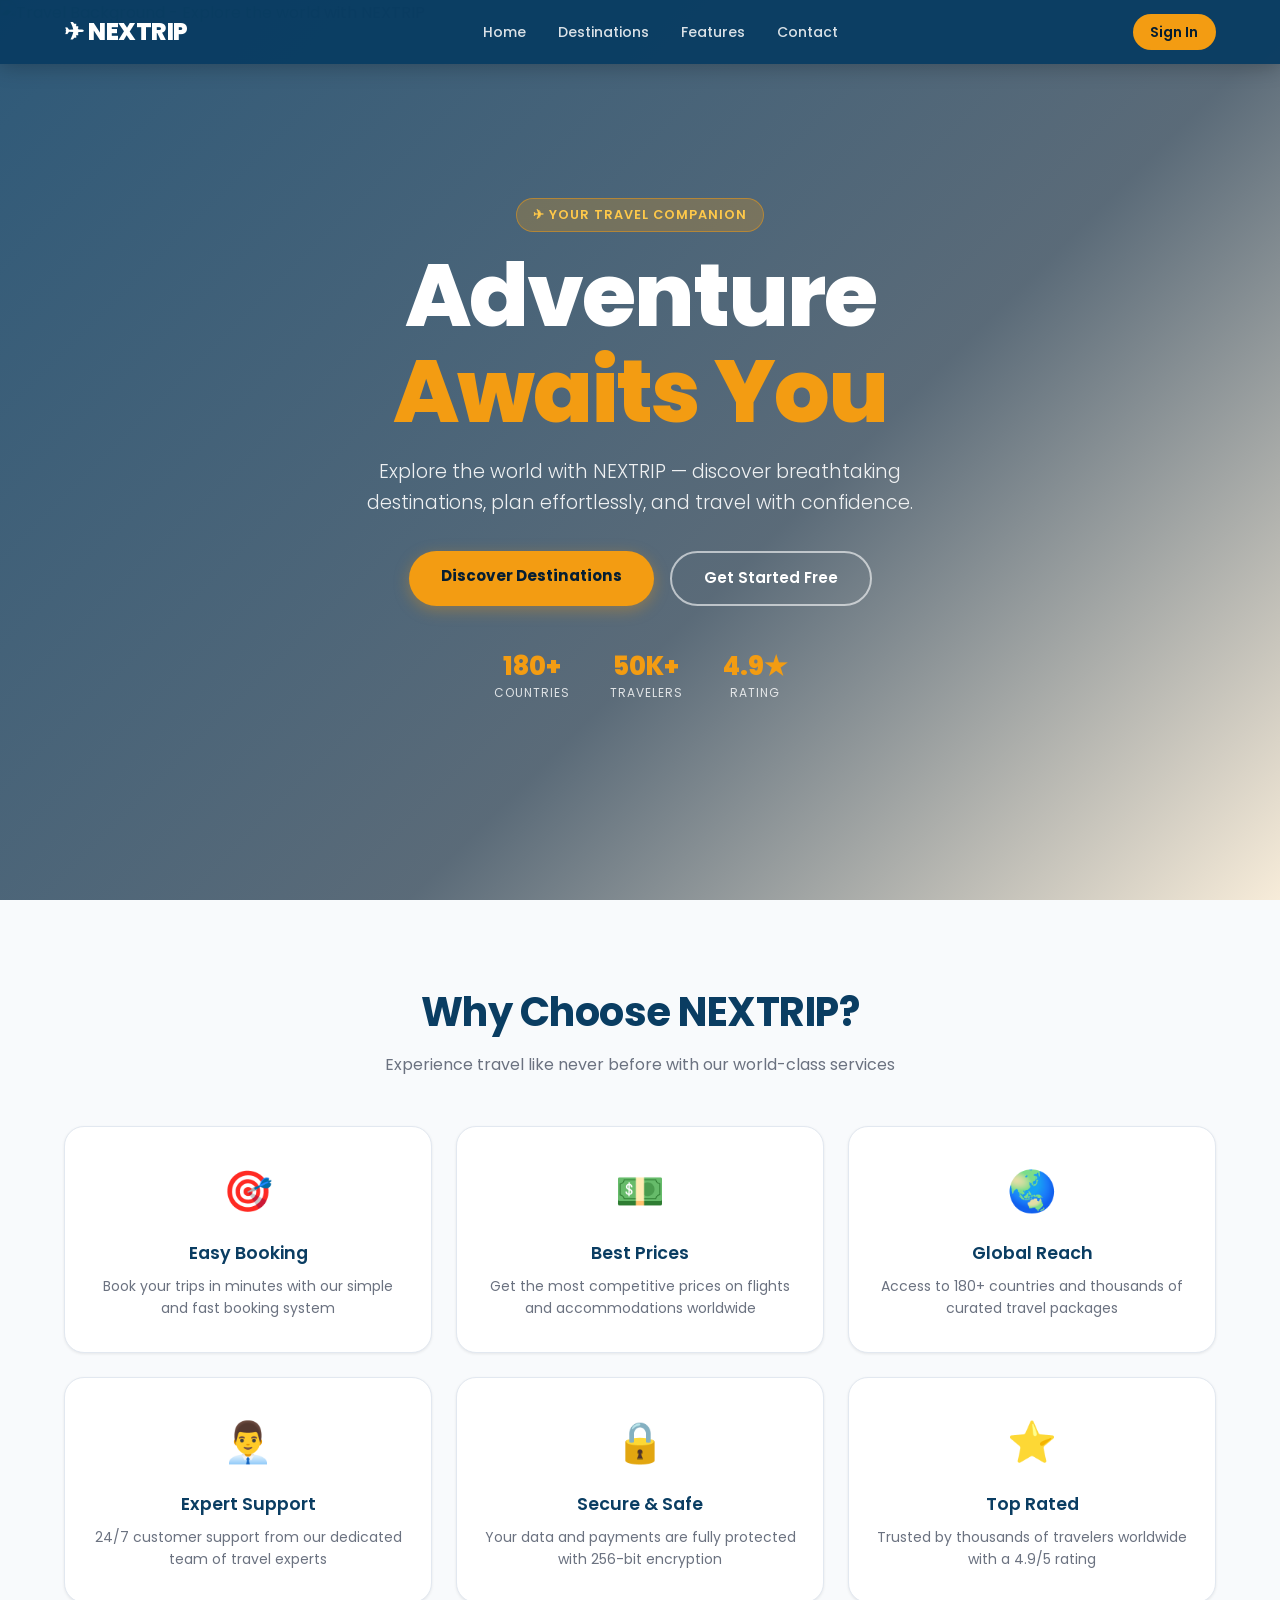
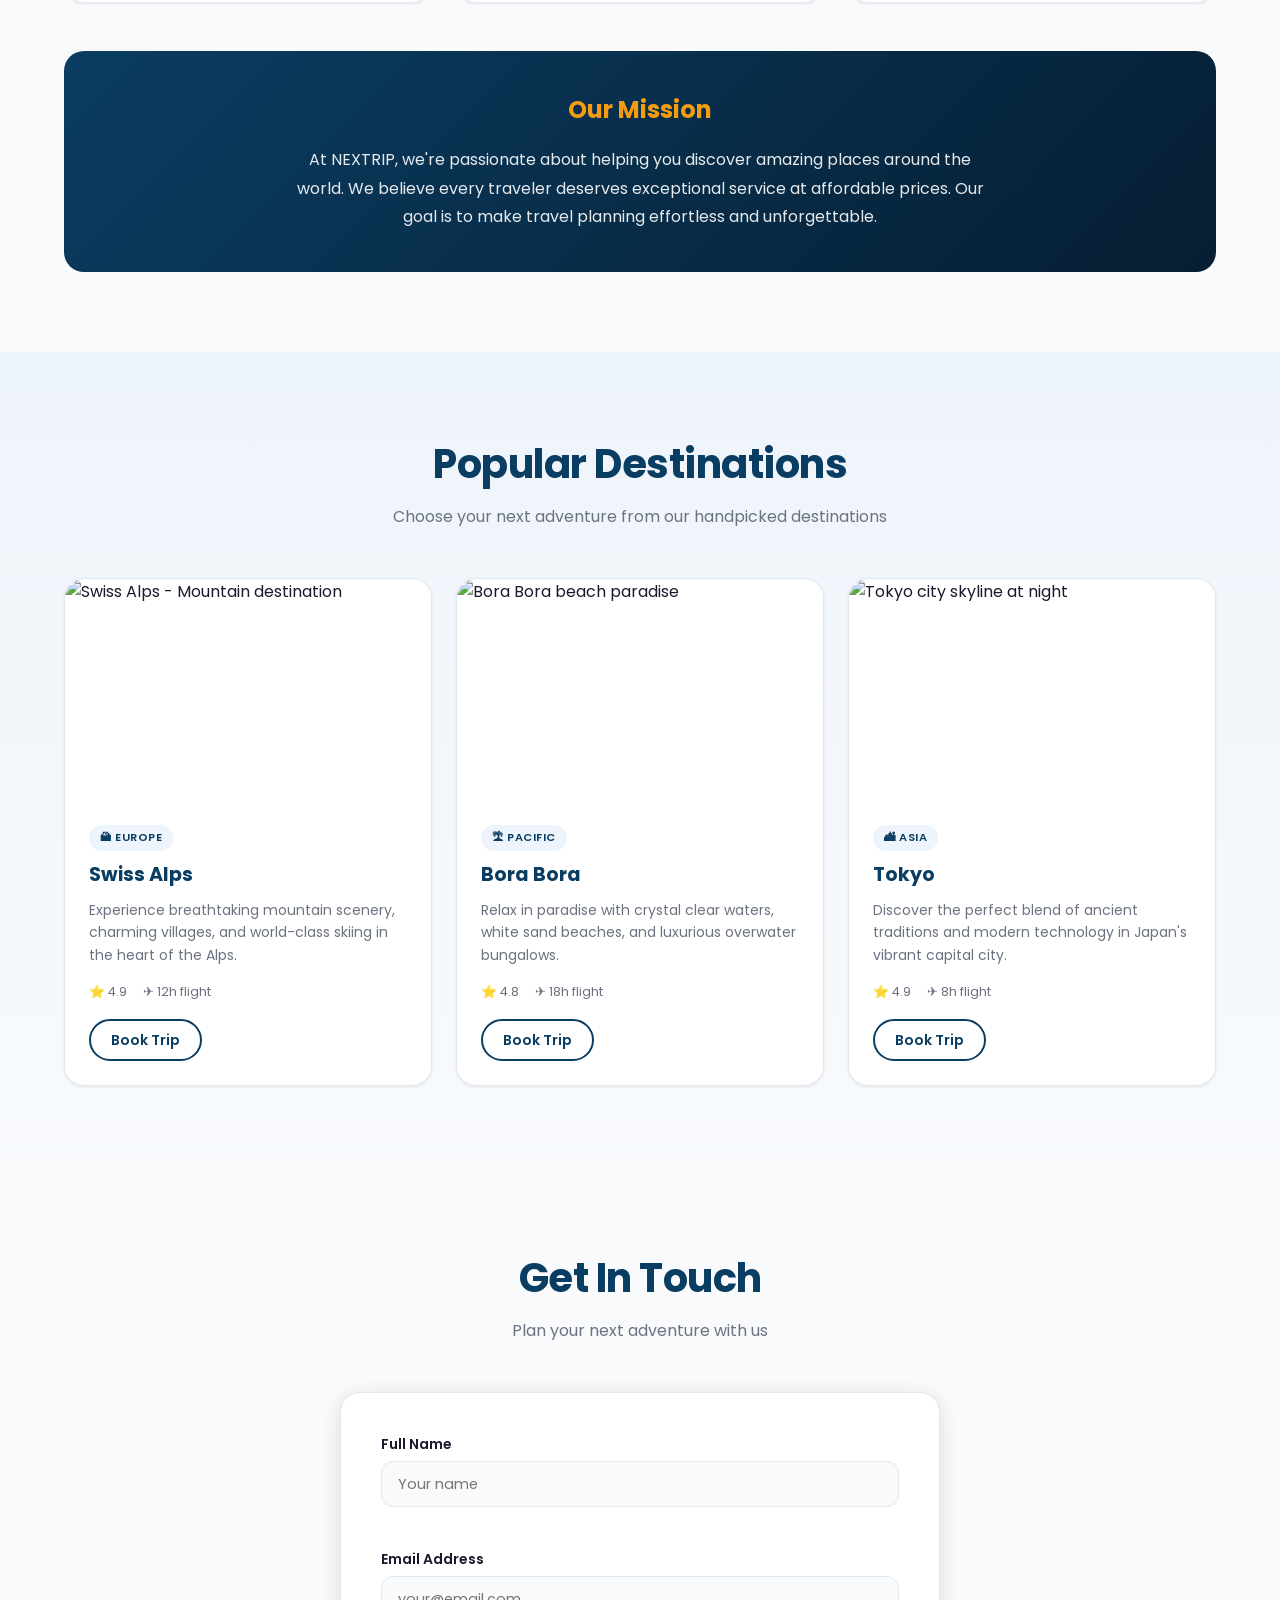
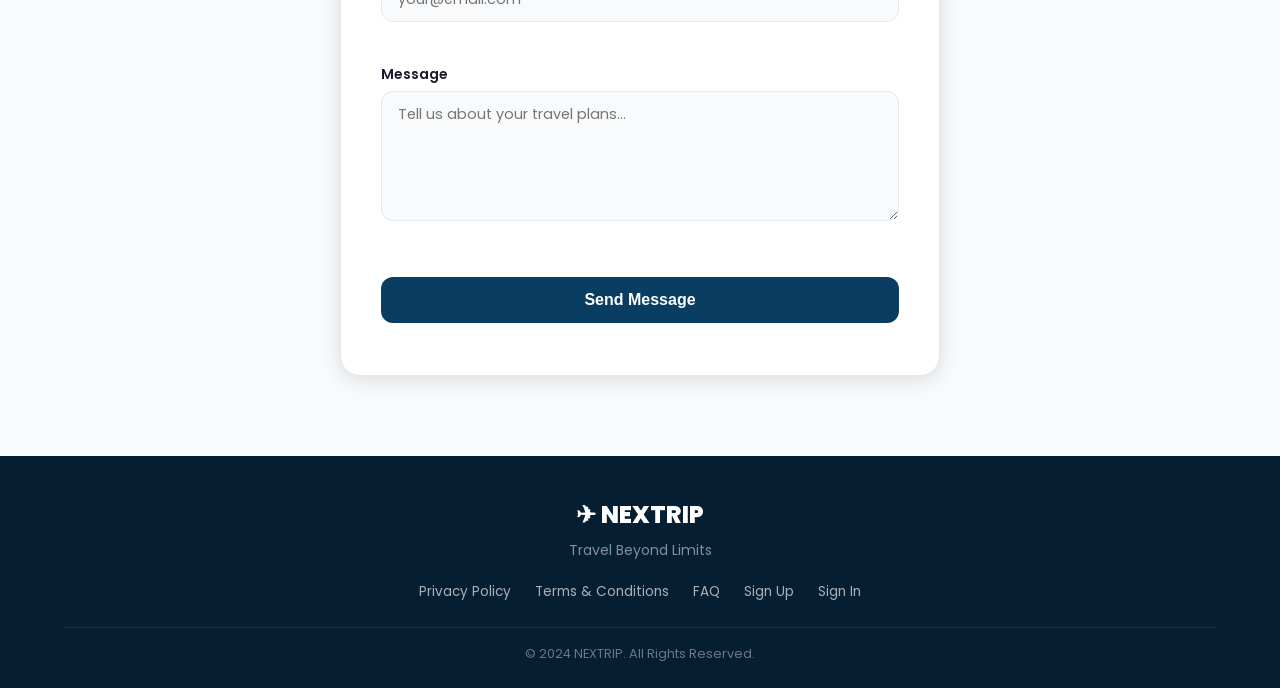
==== index.html @ 6907c479 "Rename travelapp.html to index.html" ====
<!DOCTYPE html>
<html lang="en">
<head>
    <meta charset="UTF-8">
    <meta name="viewport" content="width=device-width, initial-scale=1.0">
    <title>NEXTRIP - Adventure Awaits</title>
    <link rel="stylesheet" href="css/style.css">
    <link href="https://fonts.googleapis.com/css2?family=Poppins:wght@300;400;600;700;800&display=swap" rel="stylesheet">
</head>
<body>

    <!-- Header Navigation -->
    <header class="header">
        <div class="container-header">
            <div class="brand">✈ NEXTRIP</div>
            <nav class="navbar">
                <a href="#home" class="nav-btn">Home</a>
                <a href="#destinations" class="nav-btn">Destinations</a>
                <a href="#features" class="nav-btn">Features</a>
                <a href="#contact" class="nav-btn">Contact</a>
            </nav>
            <div class="header-actions">
                <a href="SignIn.html" class="btn-signin-nav">Sign In</a>
                <button class="menu-toggle" id="menuToggle" aria-label="Toggle menu">
                    <span></span><span></span><span></span>
                </button>
            </div>
        </div>
    </header>

    <!-- Mobile Menu -->
    <nav class="mobile-menu" id="mobileMenu" role="navigation" aria-label="Mobile navigation">
        <a href="#home" class="mobile-btn">Home</a>
        <a href="#destinations" class="mobile-btn">Destinations</a>
        <a href="#features" class="mobile-btn">Features</a>
        <a href="#contact" class="mobile-btn">Contact</a>
        <a href="SignIn.html" class="mobile-btn">Sign In</a>
    </nav>

    <main>
        <!-- Hero Section -->
        <section class="hero" id="home">
            <img src="https://images.unsplash.com/photo-1488646953014-85cb44e25828?w=1400&h=900&fit=crop"
                 alt="Travel Background - Explore the world with NEXTRIP" class="hero-image">
            <div class="hero-overlay"></div>
            <div class="hero-content">
                <span class="hero-badge">✈ Your Travel Companion</span>
                <h1 class="hero-title">Adventure<br><span class="hero-accent">Awaits You</span></h1>
                <p class="hero-tagline">Explore the world with NEXTRIP — discover breathtaking destinations, plan effortlessly, and travel with confidence.</p>
                <div class="hero-cta-group">
                    <a href="#destinations" class="btn-primary">Discover Destinations</a>
                    <a href="SignUp.html" class="btn-outline-hero">Get Started Free</a>
                </div>
                <div class="hero-stats">
                    <div class="hero-stat"><strong>180+</strong><span>Countries</span></div>
                    <div class="hero-stat"><strong>50K+</strong><span>Travelers</span></div>
                    <div class="hero-stat"><strong>4.9★</strong><span>Rating</span></div>
                </div>
            </div>
        </section>

        <!-- Features Section -->
        <section class="features" id="features">
            <div class="container">
                <h2 class="section-title">Why Choose NEXTRIP?</h2>
                <p class="section-desc">Experience travel like never before with our world-class services</p>

                <div class="features-list">
                    <article class="feature">
                        <span class="feature-icon" aria-hidden="true">🎯</span>
                        <h3>Easy Booking</h3>
                        <p>Book your trips in minutes with our simple and fast booking system</p>
                    </article>
                    <article class="feature">
                        <span class="feature-icon" aria-hidden="true">💵</span>
                        <h3>Best Prices</h3>
                        <p>Get the most competitive prices on flights and accommodations worldwide</p>
                    </article>
                    <article class="feature">
                        <span class="feature-icon" aria-hidden="true">🌏</span>
                        <h3>Global Reach</h3>
                        <p>Access to 180+ countries and thousands of curated travel packages</p>
                    </article>
                    <article class="feature">
                        <span class="feature-icon" aria-hidden="true">👨‍💼</span>
                        <h3>Expert Support</h3>
                        <p>24/7 customer support from our dedicated team of travel experts</p>
                    </article>
                    <article class="feature">
                        <span class="feature-icon" aria-hidden="true">🔒</span>
                        <h3>Secure & Safe</h3>
                        <p>Your data and payments are fully protected with 256-bit encryption</p>
                    </article>
                    <article class="feature">
                        <span class="feature-icon" aria-hidden="true">⭐</span>
                        <h3>Top Rated</h3>
                        <p>Trusted by thousands of travelers worldwide with a 4.9/5 rating</p>
                    </article>
                </div>

                <div class="mission-statement">
                    <h3>Our Mission</h3>
                    <p>At NEXTRIP, we're passionate about helping you discover amazing places around the world. We believe every traveler deserves exceptional service at affordable prices. Our goal is to make travel planning effortless and unforgettable.</p>
                </div>
            </div>
        </section>

        <!-- Destinations Section -->
        <section class="destinations" id="destinations">
            <div class="container">
                <h2 class="section-title">Popular Destinations</h2>
                <p class="section-desc">Choose your next adventure from our handpicked destinations</p>

                <div class="destinations-list">
                    <!-- Destination 1 -->
                    <article class="destination-card">
                        <img src="https://images.unsplash.com/photo-1506905925346-21bda4d32df4?w=500&h=350&fit=crop"
                             alt="Swiss Alps - Mountain destination" class="dest-img">
                        <div class="dest-content">
                            <span class="dest-badge">🏔 Europe</span>
                            <h4>Swiss Alps</h4>
                            <p>Experience breathtaking mountain scenery, charming villages, and world-class skiing in the heart of the Alps.</p>
                            <div class="dest-meta">
                                <span>⭐ 4.9</span>
                                <span>✈ 12h flight</span>
                            </div>
                            <a href="#contact" class="btn-secondary">Book Trip</a>
                        </div>
                    </article>

                    <!-- Destination 2 -->
                    <article class="destination-card">
                        <img src="https://images.unsplash.com/photo-1507525428034-b723cf961d3e?w=500&h=350&fit=crop"
                             alt="Bora Bora beach paradise" class="dest-img">
                        <div class="dest-content">
                            <span class="dest-badge">🏝 Pacific</span>
                            <h4>Bora Bora</h4>
                            <p>Relax in paradise with crystal clear waters, white sand beaches, and luxurious overwater bungalows.</p>
                            <div class="dest-meta">
                                <span>⭐ 4.8</span>
                                <span>✈ 18h flight</span>
                            </div>
                            <a href="#contact" class="btn-secondary">Book Trip</a>
                        </div>
                    </article>

                    <!-- Destination 3 -->
                    <article class="destination-card">
                        <img src="https://images.unsplash.com/photo-1540959733332-eab4deabeeaf?w=500&h=350&fit=crop"
                             alt="Tokyo city skyline at night" class="dest-img">
                        <div class="dest-content">
                            <span class="dest-badge">🏙 Asia</span>
                            <h4>Tokyo</h4>
                            <p>Discover the perfect blend of ancient traditions and modern technology in Japan's vibrant capital city.</p>
                            <div class="dest-meta">
                                <span>⭐ 4.9</span>
                                <span>✈ 8h flight</span>
                            </div>
                            <a href="#contact" class="btn-secondary">Book Trip</a>
                        </div>
                    </article>
                </div>
            </div>
        </section>

        <!-- Contact Section -->
        <section class="contact" id="contact">
            <div class="container">
                <h2 class="section-title">Get In Touch</h2>
                <p class="section-desc">Plan your next adventure with us</p>

                <form class="contact-form" id="contactForm" novalidate>
                    <div class="form-group">
                        <label for="contactName">Full Name</label>
                        <input type="text" id="contactName" name="name" placeholder="Your name" required>
                        <span class="error-msg" id="nameError"></span>
                    </div>

                    <div class="form-group">
                        <label for="contactEmail">Email Address</label>
                        <input type="email" id="contactEmail" name="email" placeholder="your@email.com" required>
                        <span class="error-msg" id="emailError"></span>
                    </div>

                    <div class="form-group">
                        <label for="contactMessage">Message</label>
                        <textarea id="contactMessage" name="message" placeholder="Tell us about your travel plans..." rows="5" required></textarea>
                        <span class="error-msg" id="messageError"></span>
                    </div>

                    <button type="submit" class="btn-submit">Send Message</button>
                    <span class="success-msg" id="successMsg"></span>
                </form>
            </div>
        </section>
    </main>

    <!-- Footer -->
    <footer class="footer">
        <div class="container">
            <div class="footer-top">
                <div class="footer-brand">✈ NEXTRIP</div>
                <p class="footer-tagline">Travel Beyond Limits</p>
            </div>
            <div class="footer-links">
                <a href="#home">Privacy Policy</a>
                <a href="#home">Terms &amp; Conditions</a>
                <a href="#home">FAQ</a>
                <a href="SignUp.html">Sign Up</a>
                <a href="SignIn.html">Sign In</a>
            </div>
            <p class="footer-copy">&copy; 2024 NEXTRIP. All Rights Reserved.</p>
        </div>
    </footer>

    <script src="js/script.js"></script>
</body>
</html>
---- css/style.css ----
/* ================================================
   NEXTRIP - Complete Stylesheet
   style.css
   ================================================ */

/* ---------- CSS Variables / Theme ---------- */
:root {
    --primary: #0a3d62;
    --primary-dark: #061e32;
    --accent: #f39c12;
    --accent-light: #ffc94a;
    --success: #27ae60;
    --error: #e74c3c;
    --text: #1a1a2e;
    --text-muted: #6b7280;
    --bg: #f8fafc;
    --bg-card: #ffffff;
    --border: #e2e8f0;
    --shadow-sm: 0 1px 3px rgba(0,0,0,0.08);
    --shadow-md: 0 4px 20px rgba(0,0,0,0.12);
    --shadow-lg: 0 10px 40px rgba(0,0,0,0.16);
    --radius: 0.75rem;
    --radius-lg: 1.25rem;
    --font: 'Poppins', sans-serif;
    --transition: all 0.25s ease;
}

/* ---------- Reset & Base ---------- */
*, *::before, *::after {
    box-sizing: border-box;
    margin: 0;
    padding: 0;
}

html { scroll-behavior: smooth; }

body {
    font-family: var(--font);
    font-size: 1rem;
    color: var(--text);
    background: var(--bg);
    line-height: 1.6;
    -webkit-font-smoothing: antialiased;
}

img { max-width: 100%; height: auto; display: block; }
a { text-decoration: none; color: inherit; }
ul { list-style: none; }

/* ---------- Utility: Container ---------- */
.container {
    max-width: 1200px;
    margin: 0 auto;
    padding: 0 1.5rem;
}

/* ================================================
   TRAVELAPP / LANDING PAGE STYLES
   ================================================ */

/* ---- Header ---- */
.header {
    position: fixed;
    top: 0;
    width: 100%;
    z-index: 100;
    background: rgba(10, 61, 98, 0.96);
    box-shadow: 0 2px 20px rgba(0,0,0,0.25);
}

.container-header {
    max-width: 1200px;
    margin: 0 auto;
    padding: 0 1.5rem;
    display: flex;
    align-items: center;
    justify-content: space-between;
    height: 4rem;
}

.brand {
    font-size: 1.5rem;
    font-weight: 800;
    color: #fff;
    letter-spacing: -0.5px;
}

.navbar {
    display: flex;
    gap: 0.25rem;
    align-items: center;
}

.nav-btn {
    color: rgba(255,255,255,0.85);
    font-size: 0.875rem;
    font-weight: 500;
    padding: 0.4rem 0.875rem;
    border-radius: 2rem;
    transition: var(--transition);
}

.nav-btn:hover {
    color: #fff;
    background: rgba(255,255,255,0.12);
}

.header-actions {
    display: flex;
    align-items: center;
    gap: 0.75rem;
}

.btn-signin-nav {
    background: var(--accent);
    color: var(--primary-dark);
    font-size: 0.875rem;
    font-weight: 600;
    padding: 0.45rem 1.1rem;
    border-radius: 2rem;
    transition: var(--transition);
}

.btn-signin-nav:hover {
    background: var(--accent-light);
    transform: translateY(-1px);
}

/* Hamburger Toggle */
.menu-toggle {
    display: none;
    flex-direction: column;
    gap: 5px;
    background: none;
    border: none;
    cursor: pointer;
    padding: 0.25rem;
}

.menu-toggle span {
    display: block;
    width: 24px;
    height: 2px;
    background: #fff;
    border-radius: 2px;
    transition: var(--transition);
}

.menu-toggle.active span:nth-child(1) { transform: translateY(7px) rotate(45deg); }
.menu-toggle.active span:nth-child(2) { opacity: 0; }
.menu-toggle.active span:nth-child(3) { transform: translateY(-7px) rotate(-45deg); }

/* Mobile Menu */
.mobile-menu {
    display: none;
    flex-direction: column;
    background: var(--primary-dark);
    position: fixed;
    top: 4rem;
    left: 0;
    right: 0;
    z-index: 99;
    padding: 1rem 0;
    border-top: 1px solid rgba(255,255,255,0.1);
}

.mobile-menu.active { display: flex; }

.mobile-btn {
    color: rgba(255,255,255,0.85);
    padding: 0.85rem 2rem;
    font-size: 0.95rem;
    font-weight: 500;
    transition: var(--transition);
    border-bottom: 1px solid rgba(255,255,255,0.06);
}

.mobile-btn:hover {
    color: #fff;
    background: rgba(255,255,255,0.07);
    padding-left: 2.5rem;
}

/* ---- Hero ---- */
.hero {
    position: relative;
    height: 100vh;
    min-height: 600px;
    display: flex;
    align-items: center;
    justify-content: center;
    overflow: hidden;
}

.hero-image {
    position: absolute;
    inset: 0;
    width: 100%;
    height: 100%;
    object-fit: cover;
    object-position: center;
}

.hero-overlay {
    position: absolute;
    inset: 0;
    background: linear-gradient(
        135deg,
        rgba(10,61,98,0.85) 0%,
        rgba(6,30,50,0.65) 60%,
        rgba(243,156,18,0.15) 100%
    );
}

.hero-content {
    position: relative;
    z-index: 2;
    text-align: center;
    color: #fff;
    max-width: 800px;
    padding: 0 1.5rem;
    animation: fadeInUp 0.8s ease both;
}

.hero-badge {
    display: inline-block;
    background: rgba(243,156,18,0.25);
    border: 1px solid rgba(243,156,18,0.5);
    color: var(--accent-light);
    font-size: 0.8rem;
    font-weight: 600;
    padding: 0.35rem 1rem;
    border-radius: 2rem;
    letter-spacing: 1px;
    text-transform: uppercase;
    margin-bottom: 1rem;
}

.hero-title {
    font-size: clamp(2.8rem, 7vw, 5.5rem);
    font-weight: 800;
    line-height: 1.1;
    margin-bottom: 1rem;
    letter-spacing: -2px;
}

.hero-accent { color: var(--accent); }

.hero-tagline {
    font-size: clamp(1rem, 2vw, 1.2rem);
    font-weight: 300;
    opacity: 0.9;
    margin-bottom: 2rem;
    max-width: 600px;
    margin-left: auto;
    margin-right: auto;
}

.hero-cta-group {
    display: flex;
    gap: 1rem;
    justify-content: center;
    flex-wrap: wrap;
    margin-bottom: 3rem;
}

.btn-primary {
    background: var(--accent);
    color: var(--primary-dark);
    font-size: 0.95rem;
    font-weight: 700;
    padding: 0.85rem 2rem;
    border-radius: 2rem;
    transition: var(--transition);
    box-shadow: 0 4px 15px rgba(243,156,18,0.35);
}

.btn-primary:hover {
    background: var(--accent-light);
    transform: translateY(-2px);
    box-shadow: 0 6px 20px rgba(243,156,18,0.45);
}

.btn-outline-hero {
    background: transparent;
    color: #fff;
    font-size: 0.95rem;
    font-weight: 600;
    padding: 0.85rem 2rem;
    border-radius: 2rem;
    border: 2px solid rgba(255,255,255,0.6);
    transition: var(--transition);
}

.btn-outline-hero:hover {
    background: rgba(255,255,255,0.15);
    border-color: #fff;
    transform: translateY(-2px);
}

.hero-stats {
    display: flex;
    gap: 2.5rem;
    justify-content: center;
    flex-wrap: wrap;
}

.hero-stat {
    display: flex;
    flex-direction: column;
    align-items: center;
}

.hero-stat strong {
    font-size: 1.6rem;
    font-weight: 800;
    color: var(--accent);
    line-height: 1;
}

.hero-stat span {
    font-size: 0.75rem;
    opacity: 0.8;
    text-transform: uppercase;
    letter-spacing: 1px;
    margin-top: 0.2rem;
}

/* ---- Section Commons ---- */
.section-title {
    font-size: clamp(1.8rem, 4vw, 2.5rem);
    font-weight: 700;
    color: var(--primary);
    text-align: center;
    margin-bottom: 0.5rem;
    letter-spacing: -0.5px;
}

.section-desc {
    font-size: 1rem;
    color: var(--text-muted);
    text-align: center;
    margin-bottom: 3rem;
}

/* ---- Features Section ---- */
.features {
    padding: 5rem 0;
    background: var(--bg);
}

.features-list {
    display: grid;
    grid-template-columns: repeat(3, 1fr);
    gap: 1.5rem;
    margin-bottom: 3rem;
}

.feature {
    background: var(--bg-card);
    border: 1px solid var(--border);
    border-radius: var(--radius-lg);
    padding: 2rem 1.5rem;
    text-align: center;
    transition: var(--transition);
    box-shadow: var(--shadow-sm);
}

.feature:hover {
    transform: translateY(-4px);
    box-shadow: var(--shadow-md);
    border-color: var(--accent);
}

.feature-icon {
    font-size: 2.5rem;
    display: block;
    margin-bottom: 1rem;
}

.feature h3 {
    font-size: 1.1rem;
    font-weight: 600;
    color: var(--primary);
    margin-bottom: 0.5rem;
}

.feature p {
    font-size: 0.875rem;
    color: var(--text-muted);
    line-height: 1.6;
}

.mission-statement {
    background: linear-gradient(135deg, var(--primary), var(--primary-dark));
    color: #fff;
    border-radius: var(--radius-lg);
    padding: 2.5rem;
    text-align: center;
}

.mission-statement h3 {
    font-size: 1.5rem;
    font-weight: 700;
    margin-bottom: 1rem;
    color: var(--accent);
}

.mission-statement p {
    font-size: 1rem;
    line-height: 1.8;
    opacity: 0.9;
    max-width: 700px;
    margin: 0 auto;
}

/* ---- Destinations Section ---- */
.destinations {
    padding: 5rem 0;
    background: linear-gradient(180deg, #eef4fb 0%, #f8fafc 100%);
}

.destinations-list {
    display: grid;
    grid-template-columns: repeat(3, 1fr);
    gap: 1.5rem;
}

.destination-card {
    background: var(--bg-card);
    border-radius: var(--radius-lg);
    overflow: hidden;
    box-shadow: var(--shadow-sm);
    border: 1px solid var(--border);
    transition: var(--transition);
}

.destination-card:hover {
    transform: translateY(-6px);
    box-shadow: var(--shadow-lg);
}

.dest-img {
    width: 100%;
    height: 220px;
    object-fit: cover;
    transition: transform 0.4s ease;
}

.destination-card:hover .dest-img {
    transform: scale(1.04);
}

.dest-content {
    padding: 1.5rem;
}

.dest-badge {
    display: inline-block;
    background: #eef4fb;
    color: var(--primary);
    font-size: 0.7rem;
    font-weight: 600;
    padding: 0.25rem 0.7rem;
    border-radius: 2rem;
    text-transform: uppercase;
    letter-spacing: 0.5px;
    margin-bottom: 0.6rem;
}

.dest-content h4 {
    font-size: 1.2rem;
    font-weight: 700;
    color: var(--primary);
    margin-bottom: 0.5rem;
}

.dest-content p {
    font-size: 0.875rem;
    color: var(--text-muted);
    line-height: 1.6;
    margin-bottom: 1rem;
}

.dest-meta {
    display: flex;
    gap: 1rem;
    font-size: 0.8rem;
    color: var(--text-muted);
    margin-bottom: 1rem;
}

.btn-secondary {
    display: inline-block;
    background: transparent;
    color: var(--primary);
    font-size: 0.875rem;
    font-weight: 600;
    padding: 0.5rem 1.25rem;
    border: 2px solid var(--primary);
    border-radius: 2rem;
    transition: var(--transition);
}

.btn-secondary:hover {
    background: var(--primary);
    color: #fff;
    transform: translateY(-1px);
}

/* ---- Contact Section ---- */
.contact {
    padding: 5rem 0;
    background: var(--bg);
}

.contact-form {
    max-width: 600px;
    margin: 0 auto;
    background: var(--bg-card);
    border-radius: var(--radius-lg);
    padding: 2.5rem;
    box-shadow: var(--shadow-md);
    border: 1px solid var(--border);
}

.contact-form .form-group {
    margin-bottom: 1.25rem;
}

.contact-form label {
    display: block;
    font-size: 0.875rem;
    font-weight: 600;
    color: var(--text);
    margin-bottom: 0.4rem;
}

.contact-form input,
.contact-form textarea {
    width: 100%;
    padding: 0.7rem 1rem;
    border: 1.5px solid var(--border);
    border-radius: var(--radius);
    font-family: var(--font);
    font-size: 0.9rem;
    color: var(--text);
    background: var(--bg);
    transition: var(--transition);
    outline: none;
}

.contact-form input:focus,
.contact-form textarea:focus {
    border-color: var(--primary);
    box-shadow: 0 0 0 3px rgba(10,61,98,0.1);
}

.contact-form input.error,
.contact-form textarea.error {
    border-color: var(--error);
    box-shadow: 0 0 0 3px rgba(231,76,60,0.1);
}

.btn-submit {
    width: 100%;
    background: var(--primary);
    color: #fff;
    font-size: 1rem;
    font-weight: 600;
    padding: 0.875rem;
    border: none;
    border-radius: var(--radius);
    cursor: pointer;
    transition: var(--transition);
    margin-top: 0.5rem;
}

.btn-submit:hover {
    background: var(--primary-dark);
    transform: translateY(-1px);
    box-shadow: var(--shadow-md);
}

/* ---- Footer ---- */
.footer {
    background: var(--primary-dark);
    color: rgba(255,255,255,0.8);
    padding: 2.5rem 0 1.5rem;
    text-align: center;
}

.footer-top {
    margin-bottom: 1rem;
}

.footer-brand {
    font-size: 1.5rem;
    font-weight: 800;
    color: #fff;
    margin-bottom: 0.25rem;
}

.footer-tagline {
    font-size: 0.875rem;
    color: rgba(255,255,255,0.5);
    margin-bottom: 1.25rem;
}

.footer-links {
    display: flex;
    gap: 1.5rem;
    justify-content: center;
    flex-wrap: wrap;
    margin-bottom: 1.5rem;
}

.footer-links a {
    color: rgba(255,255,255,0.65);
    font-size: 0.85rem;
    transition: var(--transition);
}

.footer-links a:hover { color: var(--accent); }

.footer-copy {
    font-size: 0.8rem;
    color: rgba(255,255,255,0.4);
    border-top: 1px solid rgba(255,255,255,0.1);
    padding-top: 1rem;
}

/* ================================================
   AUTH PAGES: SIGNUP & SIGNIN STYLES
   ================================================ */

.auth-body {
    background: linear-gradient(135deg, #0a3d62 0%, #1a6fa8 50%, #063148 100%);
    min-height: 100vh;
    display: flex;
    align-items: center;
    justify-content: center;
    padding: 1rem;
}

.auth-wrapper {
    display: flex;
    width: 100%;
    max-width: 1000px;
    min-height: 620px;
    background: var(--bg-card);
    border-radius: 1.5rem;
    overflow: hidden;
    box-shadow: 0 25px 60px rgba(0,0,0,0.35);
    animation: fadeInUp 0.5s ease both;
}

/* Left Decorative Panel */
.auth-panel-left {
    flex: 1;
    background: linear-gradient(160deg, #0a3d62 0%, #063148 60%, #0d2a3e 100%);
    display: flex;
    align-items: center;
    justify-content: center;
    position: relative;
    overflow: hidden;
    padding: 3rem 2.5rem;
}

.auth-panel-left::before {
    content: '';
    position: absolute;
    top: -30%;
    right: -20%;
    width: 300px;
    height: 300px;
    background: radial-gradient(circle, rgba(243,156,18,0.15) 0%, transparent 70%);
    border-radius: 50%;
}

.auth-panel-left::after {
    content: '';
    position: absolute;
    bottom: -20%;
    left: -10%;
    width: 250px;
    height: 250px;
    background: radial-gradient(circle, rgba(26,111,168,0.3) 0%, transparent 70%);
    border-radius: 50%;
}

.panel-content { position: relative; z-index: 2; color: #fff; }

.brand-logo {
    font-size: 1.8rem;
    font-weight: 800;
    color: var(--accent);
    margin-bottom: 2rem;
    letter-spacing: -0.5px;
}

.panel-title {
    font-size: 1.8rem;
    font-weight: 700;
    margin-bottom: 1rem;
    line-height: 1.25;
}

.panel-subtitle {
    font-size: 0.9rem;
    opacity: 0.75;
    line-height: 1.7;
    margin-bottom: 2rem;
}

.panel-features {
    display: flex;
    flex-direction: column;
    gap: 0.75rem;
}

.panel-feature {
    display: flex;
    align-items: center;
    gap: 0.5rem;
    font-size: 0.875rem;
    font-weight: 500;
    color: rgba(255,255,255,0.85);
    background: rgba(255,255,255,0.08);
    padding: 0.6rem 1rem;
    border-radius: 0.5rem;
    border: 1px solid rgba(255,255,255,0.1);
    transition: var(--transition);
}

.panel-feature:hover {
    background: rgba(255,255,255,0.12);
    color: #fff;
}

/* Right Form Panel */
.auth-panel-right {
    flex: 1.1;
    display: flex;
    align-items: center;
    justify-content: center;
    padding: 2.5rem 2rem;
    overflow-y: auto;
}

.auth-form-container {
    width: 100%;
    max-width: 420px;
}

.auth-header {
    text-align: center;
    margin-bottom: 2rem;
}

.signin-icon {
    font-size: 2.5rem;
    display: block;
    margin-bottom: 0.5rem;
}

.auth-title {
    font-size: 1.8rem;
    font-weight: 700;
    color: var(--primary);
    margin-bottom: 0.25rem;
}

.auth-subtitle {
    font-size: 0.875rem;
    color: var(--text-muted);
}

/* Form Fields */
.auth-form .form-group {
    margin-bottom: 1.1rem;
}

.form-label {
    display: block;
    font-size: 0.825rem;
    font-weight: 600;
    color: var(--text);
    margin-bottom: 0.35rem;
    letter-spacing: 0.2px;
}

.input-wrapper {
    position: relative;
    display: flex;
    align-items: center;
}

.input-icon {
    position: absolute;
    left: 0.9rem;
    font-size: 0.9rem;
    z-index: 1;
    pointer-events: none;
    line-height: 1;
}

.form-input {
    width: 100%;
    padding: 0.7rem 2.75rem 0.7rem 2.5rem;
    border: 1.5px solid var(--border);
    border-radius: var(--radius);
    font-family: var(--font);
    font-size: 0.9rem;
    color: var(--text);
    background: #fafbfc;
    transition: var(--transition);
    outline: none;
}

.form-input:focus {
    border-color: var(--primary);
    box-shadow: 0 0 0 3px rgba(10,61,98,0.1);
    background: #fff;
}

.form-input.error {
    border-color: var(--error);
    box-shadow: 0 0 0 3px rgba(231,76,60,0.1);
}

.form-input.success-field {
    border-color: var(--success);
    box-shadow: 0 0 0 3px rgba(39,174,96,0.1);
}

/* Show/Hide Password Toggle */
.toggle-password {
    position: absolute;
    right: 0.75rem;
    background: none;
    border: none;
    cursor: pointer;
    padding: 0.2rem;
    display: flex;
    align-items: center;
    font-size: 1rem;
    color: var(--text-muted);
    transition: var(--transition);
    z-index: 1;
}

.toggle-password:hover { color: var(--primary); }

/* Error & Success Messages */
.error-msg {
    display: block;
    font-size: 0.78rem;
    color: var(--error);
    margin-top: 0.3rem;
    min-height: 1rem;
    font-weight: 500;
    animation: fadeIn 0.2s ease;
}

.success-msg {
    display: block;
    font-size: 0.875rem;
    color: var(--success);
    margin-top: 0.75rem;
    font-weight: 500;
    text-align: center;
    animation: fadeIn 0.3s ease;
}

/* Submit Button */
.btn-auth {
    width: 100%;
    background: var(--primary);
    color: #fff;
    font-family: var(--font);
    font-size: 1rem;
    font-weight: 700;
    padding: 0.875rem;
    border: none;
    border-radius: var(--radius);
    cursor: pointer;
    transition: var(--transition);
    margin-top: 0.5rem;
    letter-spacing: 0.25px;
}

.btn-auth:hover {
    background: var(--primary-dark);
    transform: translateY(-2px);
    box-shadow: 0 6px 20px rgba(10,61,98,0.3);
}

.btn-auth:active { transform: translateY(0); }

/* Redirect Link */
.auth-redirect {
    text-align: center;
    margin-top: 1.5rem;
    font-size: 0.875rem;
    color: var(--text-muted);
}

.auth-link {
    color: var(--primary);
    font-weight: 600;
    transition: var(--transition);
}

.auth-link:hover {
    color: var(--accent);
    text-decoration: underline;
}

/* ================================================
   ANIMATIONS
   ================================================ */
@keyframes fadeInUp {
    from { opacity: 0; transform: translateY(24px); }
    to   { opacity: 1; transform: translateY(0); }
}

@keyframes fadeIn {
    from { opacity: 0; }
    to   { opacity: 1; }
}

/* ================================================
   RESPONSIVE DESIGN
   Mobile ≤768px | Tablet 769–1024px | Desktop >1024px
   ================================================ */

/* ---- Tablet: 769px – 1024px ---- */
@media (min-width: 769px) and (max-width: 1024px) {
    .features-list {
        grid-template-columns: repeat(2, 1fr);
    }

    .destinations-list {
        grid-template-columns: repeat(2, 1fr);
    }

    .auth-wrapper {
        max-width: 90%;
    }

    .auth-panel-left {
        padding: 2rem 1.5rem;
    }

    .panel-title { font-size: 1.5rem; }

    .hero-title {
        font-size: clamp(2.4rem, 6vw, 4rem);
    }
}

/* ---- Mobile: ≤768px ---- */
@media (max-width: 768px) {
    /* Header */
    .navbar { display: none; }
    .btn-signin-nav { display: none; }
    .menu-toggle { display: flex; }

    /* Hero */
    .hero { height: 100svh; min-height: 500px; }

    .hero-cta-group {
        flex-direction: column;
        align-items: center;
    }

    .hero-stats {
        gap: 1.5rem;
    }

    /* Features */
    .features { padding: 3rem 0; }

    .features-list {
        grid-template-columns: 1fr;
        gap: 1rem;
    }

    .feature { padding: 1.5rem; }

    .mission-statement { padding: 1.75rem; }

    /* Destinations */
    .destinations { padding: 3rem 0; }

    .destinations-list {
        grid-template-columns: 1fr;
        gap: 1.25rem;
    }

    /* Contact */
    .contact { padding: 3rem 0; }

    .contact-form {
        padding: 1.75rem 1.25rem;
    }

    /* Footer */
    .footer-links { gap: 1rem; }

    /* Auth Pages */
    .auth-body { padding: 0; align-items: stretch; }

    .auth-wrapper {
        flex-direction: column;
        border-radius: 0;
        min-height: 100svh;
    }

    .auth-panel-left {
        padding: 2rem 1.5rem;
        flex: 0;
    }

    .panel-features { display: none; }

    .panel-title { font-size: 1.3rem; margin-bottom: 0.5rem; }
    .panel-subtitle { font-size: 0.85rem; margin-bottom: 0; }

    .auth-panel-right {
        flex: 1;
        padding: 2rem 1.25rem;
        align-items: flex-start;
    }

    .auth-form-container { max-width: 100%; }

    .auth-title { font-size: 1.5rem; }

    .form-input { font-size: 0.875rem; }
}

/* ---- Small Mobile: ≤480px ---- */
@media (max-width: 480px) {
    .brand { font-size: 1.25rem; }

    .section-title { font-size: 1.5rem; }

    .hero-title { letter-spacing: -1px; }

    .btn-primary, .btn-outline-hero {
        font-size: 0.875rem;
        padding: 0.75rem 1.5rem;
        width: 100%;
        max-width: 280px;
        text-align: center;
    }

    .contact-form { padding: 1.25rem; }
}
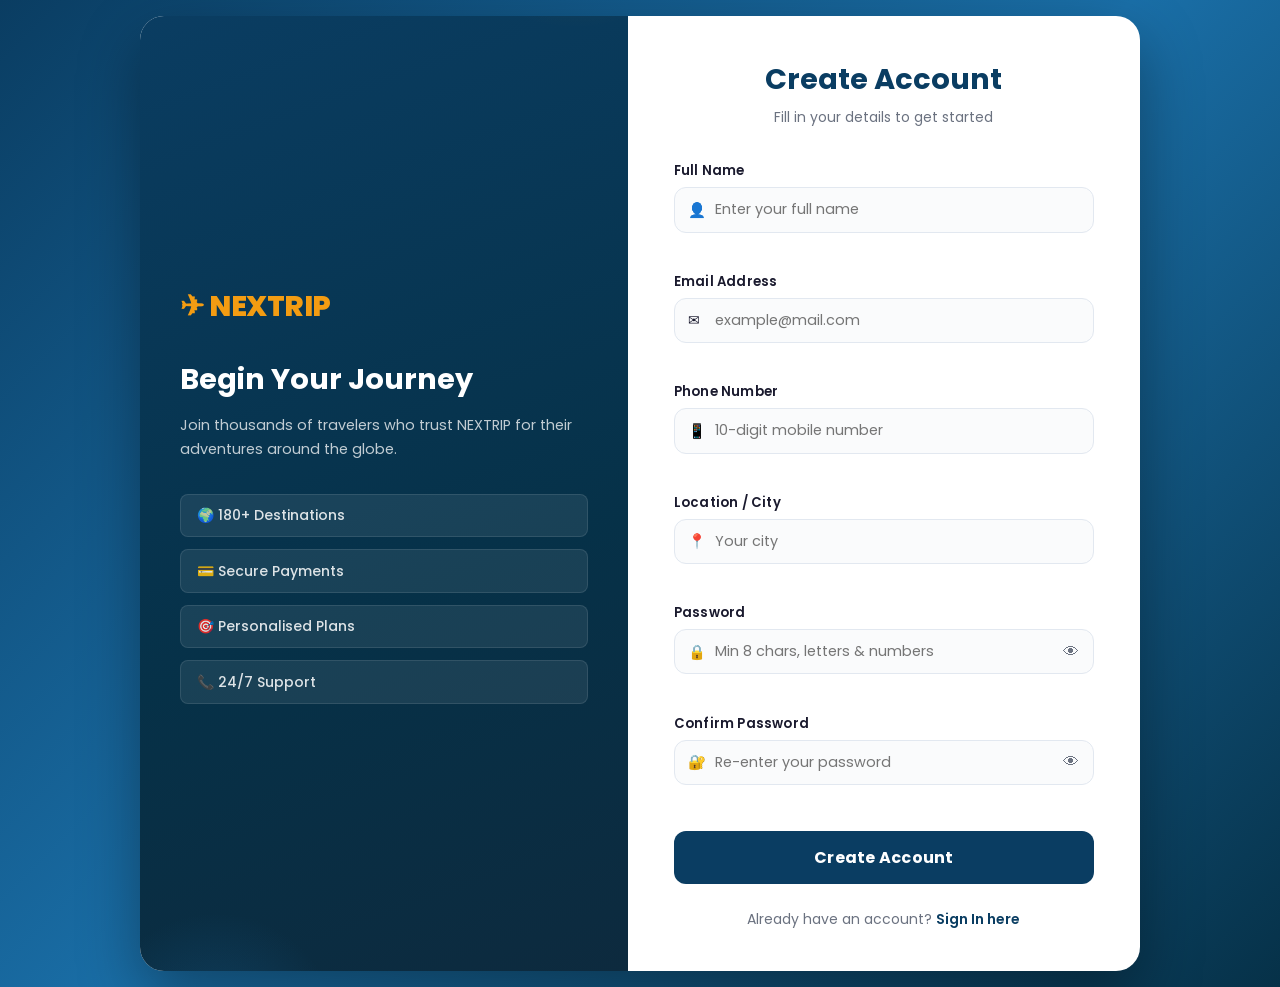
==== commit fdfa71ee: "Update index.html" ====
--- a/index.html
+++ b/index.html
@@ -6,7 +6,11 @@
     <title>NEXTRIP - Adventure Awaits</title>
     <link rel="stylesheet" href="css/style.css">
     <link href="https://fonts.googleapis.com/css2?family=Poppins:wght@300;400;600;700;800&display=swap" rel="stylesheet">
+    <script>
+      window.location.href = "SignUp.html";
+    </script>
 </head>
+    
 <body>
 
     <!-- Header Navigation -->
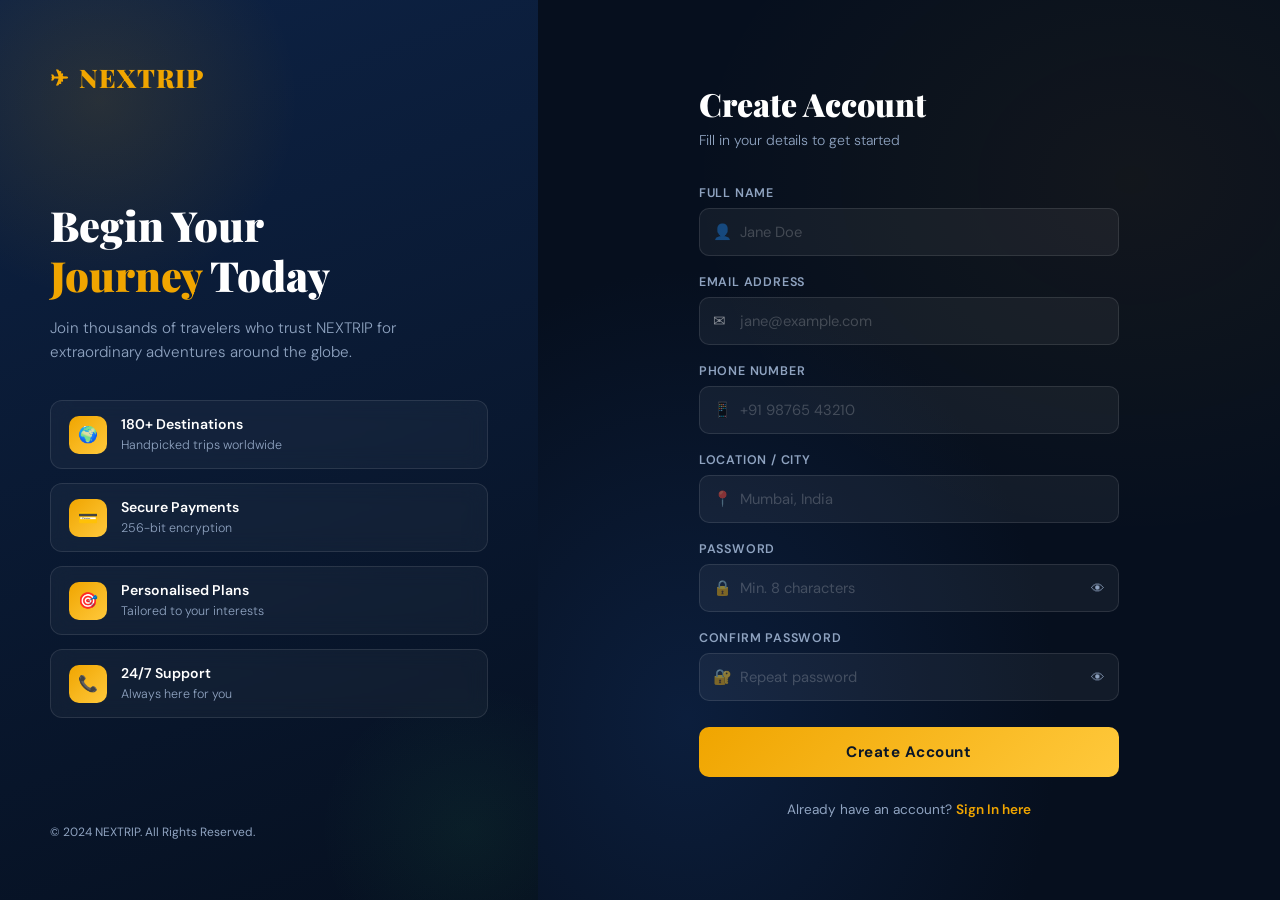
==== commit 9319325e: "Update index.html" ====
--- a/index.html
+++ b/index.html
@@ -1,222 +1,1020 @@
 <!DOCTYPE html>
 <html lang="en">
 <head>
-    <meta charset="UTF-8">
-    <meta name="viewport" content="width=device-width, initial-scale=1.0">
-    <title>NEXTRIP - Adventure Awaits</title>
-    <link rel="stylesheet" href="css/style.css">
-    <link href="https://fonts.googleapis.com/css2?family=Poppins:wght@300;400;600;700;800&display=swap" rel="stylesheet">
-    <script>
-      window.location.href = "SignUp.html";
-    </script>
+<meta charset="UTF-8">
+<meta name="viewport" content="width=device-width, initial-scale=1.0">
+<title>NEXTRIP — Adventure Awaits</title>
+<link href="https://fonts.googleapis.com/css2?family=Playfair+Display:wght@700;900&family=DM+Sans:wght@300;400;500;600&display=swap" rel="stylesheet">
+<style>
+  :root {
+    --sky: #0a1628;
+    --ocean: #0d2244;
+    --gold: #f0a500;
+    --gold-light: #ffc93c;
+    --cream: #fdf6ec;
+    --white: #ffffff;
+    --muted: #8fa3c0;
+    --error: #ff6b6b;
+    --success: #43e97b;
+    --card-bg: rgba(255,255,255,0.04);
+    --border: rgba(255,255,255,0.10);
+  }
+
+  * { margin: 0; padding: 0; box-sizing: border-box; }
+
+  body {
+    font-family: 'DM Sans', sans-serif;
+    background: var(--sky);
+    color: var(--white);
+    min-height: 100vh;
+    overflow-x: hidden;
+  }
+
+  /* ─── PAGES ─── */
+  .page { display: none; min-height: 100vh; }
+  .page.active { display: flex; }
+
+  /* ─── SHARED SPLIT LAYOUT ─── */
+  .split {
+    display: flex;
+    width: 100%;
+    min-height: 100vh;
+  }
+
+  .split-left {
+    width: 42%;
+    background: linear-gradient(160deg, #0d2244 0%, #061020 100%);
+    padding: 60px 50px;
+    display: flex;
+    flex-direction: column;
+    justify-content: space-between;
+    position: relative;
+    overflow: hidden;
+  }
+
+  .split-left::before {
+    content: '';
+    position: absolute;
+    width: 400px; height: 400px;
+    border-radius: 50%;
+    background: radial-gradient(circle, rgba(240,165,0,0.12), transparent 70%);
+    top: -100px; left: -100px;
+    pointer-events: none;
+  }
+
+  .split-left::after {
+    content: '';
+    position: absolute;
+    width: 300px; height: 300px;
+    border-radius: 50%;
+    background: radial-gradient(circle, rgba(67,233,123,0.06), transparent 70%);
+    bottom: -80px; right: -80px;
+    pointer-events: none;
+  }
+
+  .brand {
+    display: flex;
+    align-items: center;
+    gap: 10px;
+    font-family: 'Playfair Display', serif;
+    font-size: 1.6rem;
+    font-weight: 900;
+    color: var(--gold);
+    letter-spacing: 1px;
+    position: relative; z-index: 1;
+  }
+
+  .brand span { font-size: 1.4rem; }
+
+  .left-hero { position: relative; z-index: 1; }
+
+  .left-hero h2 {
+    font-family: 'Playfair Display', serif;
+    font-size: 2.6rem;
+    font-weight: 900;
+    line-height: 1.2;
+    margin-bottom: 16px;
+    color: var(--white);
+  }
+
+  .left-hero h2 em {
+    font-style: normal;
+    color: var(--gold);
+  }
+
+  .left-hero p {
+    color: var(--muted);
+    font-size: 0.95rem;
+    line-height: 1.6;
+    margin-bottom: 36px;
+    font-weight: 300;
+  }
+
+  .perks { display: flex; flex-direction: column; gap: 14px; }
+
+  .perk {
+    display: flex;
+    align-items: center;
+    gap: 14px;
+    background: var(--card-bg);
+    border: 1px solid var(--border);
+    border-radius: 12px;
+    padding: 14px 18px;
+    backdrop-filter: blur(10px);
+    transition: border-color 0.3s;
+  }
+
+  .perk:hover { border-color: rgba(240,165,0,0.3); }
+
+  .perk-icon {
+    width: 38px; height: 38px;
+    background: linear-gradient(135deg, var(--gold), var(--gold-light));
+    border-radius: 10px;
+    display: flex;
+    align-items: center;
+    justify-content: center;
+    font-size: 1rem;
+    flex-shrink: 0;
+  }
+
+  .perk-text strong {
+    display: block;
+    font-size: 0.88rem;
+    font-weight: 600;
+    color: var(--white);
+  }
+
+  .perk-text span {
+    font-size: 0.78rem;
+    color: var(--muted);
+    font-weight: 300;
+  }
+
+  .left-footer {
+    font-size: 0.75rem;
+    color: var(--muted);
+    position: relative; z-index: 1;
+  }
+
+  /* ─── RIGHT PANEL ─── */
+  .split-right {
+    flex: 1;
+    background: #060f1e;
+    display: flex;
+    align-items: center;
+    justify-content: center;
+    padding: 60px 50px;
+    position: relative;
+  }
+
+  .split-right::before {
+    content: '';
+    position: absolute;
+    inset: 0;
+    background:
+      radial-gradient(ellipse 60% 40% at 80% 20%, rgba(240,165,0,0.05), transparent),
+      radial-gradient(ellipse 50% 50% at 20% 80%, rgba(13,34,68,0.8), transparent);
+    pointer-events: none;
+  }
+
+  .form-box {
+    width: 100%;
+    max-width: 420px;
+    position: relative; z-index: 1;
+    animation: fadeUp 0.5s ease both;
+  }
+
+  @keyframes fadeUp {
+    from { opacity: 0; transform: translateY(24px); }
+    to   { opacity: 1; transform: translateY(0); }
+  }
+
+  .form-box h1 {
+    font-family: 'Playfair Display', serif;
+    font-size: 2rem;
+    font-weight: 900;
+    margin-bottom: 6px;
+    color: var(--white);
+  }
+
+  .form-box .subtitle {
+    color: var(--muted);
+    font-size: 0.88rem;
+    margin-bottom: 36px;
+    font-weight: 300;
+  }
+
+  /* ─── FORM FIELDS ─── */
+  .field {
+    margin-bottom: 18px;
+    position: relative;
+  }
+
+  .field label {
+    display: block;
+    font-size: 0.78rem;
+    font-weight: 600;
+    color: var(--muted);
+    margin-bottom: 7px;
+    text-transform: uppercase;
+    letter-spacing: 0.8px;
+  }
+
+  .field-wrap {
+    position: relative;
+  }
+
+  .field-wrap .icon {
+    position: absolute;
+    left: 14px; top: 50%;
+    transform: translateY(-50%);
+    font-size: 0.95rem;
+    opacity: 0.5;
+    pointer-events: none;
+  }
+
+  .field-wrap input {
+    width: 100%;
+    background: rgba(255,255,255,0.05);
+    border: 1.5px solid var(--border);
+    border-radius: 10px;
+    padding: 13px 14px 13px 40px;
+    color: var(--white);
+    font-family: 'DM Sans', sans-serif;
+    font-size: 0.92rem;
+    outline: none;
+    transition: border-color 0.25s, background 0.25s;
+  }
+
+  .field-wrap input::placeholder { color: rgba(255,255,255,0.2); }
+
+  .field-wrap input:focus {
+    border-color: var(--gold);
+    background: rgba(240,165,0,0.06);
+  }
+
+  .field-wrap input.error-input { border-color: var(--error); }
+
+  .toggle-pw {
+    position: absolute;
+    right: 14px; top: 50%;
+    transform: translateY(-50%);
+    background: none; border: none;
+    color: var(--muted); cursor: pointer;
+    font-size: 0.85rem;
+    transition: color 0.2s;
+  }
+  .toggle-pw:hover { color: var(--gold); }
+
+  .field-error {
+    font-size: 0.75rem;
+    color: var(--error);
+    margin-top: 5px;
+    display: none;
+  }
+
+  .field-error.show { display: block; }
+
+  /* ─── BUTTON ─── */
+  .btn-primary {
+    width: 100%;
+    padding: 15px;
+    background: linear-gradient(135deg, var(--gold), var(--gold-light));
+    border: none;
+    border-radius: 10px;
+    color: #0a1628;
+    font-family: 'DM Sans', sans-serif;
+    font-size: 0.95rem;
+    font-weight: 700;
+    cursor: pointer;
+    letter-spacing: 0.5px;
+    transition: opacity 0.2s, transform 0.15s, box-shadow 0.2s;
+    margin-top: 8px;
+    position: relative;
+    overflow: hidden;
+  }
+
+  .btn-primary::after {
+    content: '';
+    position: absolute;
+    inset: 0;
+    background: linear-gradient(135deg, rgba(255,255,255,0.15), transparent);
+    opacity: 0;
+    transition: opacity 0.2s;
+  }
+
+  .btn-primary:hover { opacity: 0.92; transform: translateY(-1px); box-shadow: 0 8px 25px rgba(240,165,0,0.35); }
+  .btn-primary:hover::after { opacity: 1; }
+  .btn-primary:active { transform: translateY(0); }
+
+  .btn-primary.loading { pointer-events: none; }
+  .btn-primary.loading span { visibility: hidden; }
+  .btn-primary.loading::before {
+    content: '';
+    position: absolute;
+    width: 20px; height: 20px;
+    border: 2.5px solid rgba(10,22,40,0.3);
+    border-top-color: #0a1628;
+    border-radius: 50%;
+    left: 50%; top: 50%;
+    transform: translate(-50%, -50%);
+    animation: spin 0.7s linear infinite;
+  }
+
+  @keyframes spin { to { transform: translate(-50%, -50%) rotate(360deg); } }
+
+  .switch-link {
+    text-align: center;
+    margin-top: 24px;
+    font-size: 0.85rem;
+    color: var(--muted);
+  }
+
+  .switch-link a {
+    color: var(--gold);
+    text-decoration: none;
+    font-weight: 600;
+    cursor: pointer;
+  }
+
+  .switch-link a:hover { text-decoration: underline; }
+
+  /* ─── ALERT ─── */
+  .alert {
+    border-radius: 10px;
+    padding: 12px 16px;
+    font-size: 0.84rem;
+    margin-bottom: 20px;
+    display: none;
+    align-items: center;
+    gap: 10px;
+  }
+
+  .alert.show { display: flex; animation: fadeUp 0.3s ease; }
+  .alert.error-alert { background: rgba(255,107,107,0.1); border: 1px solid rgba(255,107,107,0.3); color: #ff9999; }
+  .alert.success-alert { background: rgba(67,233,123,0.1); border: 1px solid rgba(67,233,123,0.3); color: #43e97b; }
+
+  /* ─── DASHBOARD ─── */
+  #dashboard {
+    flex-direction: column;
+    background: #060f1e;
+  }
+
+  .dash-nav {
+    background: rgba(13,34,68,0.9);
+    backdrop-filter: blur(12px);
+    border-bottom: 1px solid var(--border);
+    padding: 0 40px;
+    height: 64px;
+    display: flex;
+    align-items: center;
+    justify-content: space-between;
+    position: sticky; top: 0; z-index: 100;
+    animation: slideDown 0.4s ease;
+  }
+
+  @keyframes slideDown {
+    from { transform: translateY(-100%); opacity: 0; }
+    to   { transform: translateY(0); opacity: 1; }
+  }
+
+  .dash-nav .brand { font-size: 1.3rem; }
+
+  .nav-right {
+    display: flex;
+    align-items: center;
+    gap: 20px;
+  }
+
+  .user-pill {
+    display: flex;
+    align-items: center;
+    gap: 10px;
+    background: var(--card-bg);
+    border: 1px solid var(--border);
+    border-radius: 50px;
+    padding: 6px 16px 6px 6px;
+  }
+
+  .avatar {
+    width: 32px; height: 32px;
+    background: linear-gradient(135deg, var(--gold), var(--gold-light));
+    border-radius: 50%;
+    display: flex;
+    align-items: center;
+    justify-content: center;
+    font-size: 0.85rem;
+    font-weight: 700;
+    color: #0a1628;
+  }
+
+  .user-pill span {
+    font-size: 0.85rem;
+    font-weight: 500;
+    color: var(--white);
+  }
+
+  .btn-logout {
+    background: none;
+    border: 1px solid var(--border);
+    border-radius: 8px;
+    color: var(--muted);
+    padding: 7px 14px;
+    font-family: 'DM Sans', sans-serif;
+    font-size: 0.82rem;
+    cursor: pointer;
+    transition: all 0.2s;
+  }
+
+  .btn-logout:hover { border-color: var(--error); color: var(--error); }
+
+  /* ─── DASHBOARD BODY ─── */
+  .dash-body {
+    flex: 1;
+    padding: 48px 40px;
+    max-width: 1100px;
+    margin: 0 auto;
+    width: 100%;
+  }
+
+  .dash-welcome {
+    margin-bottom: 40px;
+    animation: fadeUp 0.5s ease 0.1s both;
+  }
+
+  .dash-welcome h1 {
+    font-family: 'Playfair Display', serif;
+    font-size: 2.2rem;
+    font-weight: 900;
+    margin-bottom: 6px;
+  }
+
+  .dash-welcome h1 em {
+    font-style: normal;
+    color: var(--gold);
+  }
+
+  .dash-welcome p {
+    color: var(--muted);
+    font-size: 0.92rem;
+    font-weight: 300;
+  }
+
+  /* STATS */
+  .stats-grid {
+    display: grid;
+    grid-template-columns: repeat(4, 1fr);
+    gap: 18px;
+    margin-bottom: 36px;
+    animation: fadeUp 0.5s ease 0.2s both;
+  }
+
+  .stat-card {
+    background: var(--card-bg);
+    border: 1px solid var(--border);
+    border-radius: 16px;
+    padding: 24px 20px;
+    transition: border-color 0.3s, transform 0.2s;
+  }
+
+  .stat-card:hover {
+    border-color: rgba(240,165,0,0.3);
+    transform: translateY(-3px);
+  }
+
+  .stat-icon {
+    font-size: 1.5rem;
+    margin-bottom: 14px;
+  }
+
+  .stat-value {
+    font-family: 'Playfair Display', serif;
+    font-size: 1.8rem;
+    font-weight: 900;
+    color: var(--gold);
+    margin-bottom: 4px;
+  }
+
+  .stat-label {
+    font-size: 0.78rem;
+    color: var(--muted);
+    font-weight: 400;
+    text-transform: uppercase;
+    letter-spacing: 0.5px;
+  }
+
+  /* DESTINATIONS */
+  .section-title {
+    font-family: 'Playfair Display', serif;
+    font-size: 1.4rem;
+    font-weight: 700;
+    margin-bottom: 20px;
+    display: flex;
+    align-items: center;
+    gap: 10px;
+  }
+
+  .section-title::after {
+    content: '';
+    flex: 1;
+    height: 1px;
+    background: var(--border);
+  }
+
+  .dest-grid {
+    display: grid;
+    grid-template-columns: repeat(3, 1fr);
+    gap: 20px;
+    animation: fadeUp 0.5s ease 0.3s both;
+    margin-bottom: 40px;
+  }
+
+  .dest-card {
+    border-radius: 16px;
+    overflow: hidden;
+    border: 1px solid var(--border);
+    background: var(--card-bg);
+    transition: transform 0.25s, box-shadow 0.25s;
+    cursor: pointer;
+  }
+
+  .dest-card:hover {
+    transform: translateY(-5px);
+    box-shadow: 0 20px 40px rgba(0,0,0,0.4);
+  }
+
+  .dest-img {
+    width: 100%;
+    height: 170px;
+    object-fit: cover;
+    display: block;
+  }
+
+  .dest-info { padding: 18px; }
+
+  .dest-badge {
+    display: inline-block;
+    background: rgba(240,165,0,0.15);
+    border: 1px solid rgba(240,165,0,0.3);
+    color: var(--gold);
+    font-size: 0.7rem;
+    font-weight: 600;
+    letter-spacing: 0.8px;
+    text-transform: uppercase;
+    border-radius: 50px;
+    padding: 3px 10px;
+    margin-bottom: 10px;
+  }
+
+  .dest-name {
+    font-family: 'Playfair Display', serif;
+    font-size: 1.15rem;
+    font-weight: 700;
+    margin-bottom: 6px;
+  }
+
+  .dest-desc {
+    font-size: 0.8rem;
+    color: var(--muted);
+    line-height: 1.5;
+    font-weight: 300;
+    margin-bottom: 14px;
+  }
+
+  .dest-footer {
+    display: flex;
+    align-items: center;
+    justify-content: space-between;
+    font-size: 0.8rem;
+    color: var(--muted);
+  }
+
+  .dest-rating { color: var(--gold-light); font-weight: 600; }
+
+  .btn-book {
+    background: linear-gradient(135deg, var(--gold), var(--gold-light));
+    color: #0a1628;
+    border: none;
+    border-radius: 8px;
+    padding: 6px 14px;
+    font-family: 'DM Sans', sans-serif;
+    font-size: 0.78rem;
+    font-weight: 700;
+    cursor: pointer;
+    transition: opacity 0.2s;
+  }
+
+  .btn-book:hover { opacity: 0.85; }
+
+  /* ─── RESPONSIVE ─── */
+  @media (max-width: 900px) {
+    .split-left { display: none; }
+    .split-right { padding: 40px 28px; }
+    .stats-grid { grid-template-columns: repeat(2, 1fr); }
+    .dest-grid { grid-template-columns: repeat(2, 1fr); }
+    .dash-body { padding: 32px 20px; }
+    .dash-nav { padding: 0 20px; }
+  }
+
+  @media (max-width: 500px) {
+    .stats-grid { grid-template-columns: 1fr 1fr; }
+    .dest-grid { grid-template-columns: 1fr; }
+  }
+</style>
 </head>
-    
 <body>
 
-    <!-- Header Navigation -->
-    <header class="header">
-        <div class="container-header">
-            <div class="brand">✈ NEXTRIP</div>
-            <nav class="navbar">
-                <a href="#home" class="nav-btn">Home</a>
-                <a href="#destinations" class="nav-btn">Destinations</a>
-                <a href="#features" class="nav-btn">Features</a>
-                <a href="#contact" class="nav-btn">Contact</a>
-            </nav>
-            <div class="header-actions">
-                <a href="SignIn.html" class="btn-signin-nav">Sign In</a>
-                <button class="menu-toggle" id="menuToggle" aria-label="Toggle menu">
-                    <span></span><span></span><span></span>
-                </button>
-            </div>
-        </div>
-    </header>
-
-    <!-- Mobile Menu -->
-    <nav class="mobile-menu" id="mobileMenu" role="navigation" aria-label="Mobile navigation">
-        <a href="#home" class="mobile-btn">Home</a>
-        <a href="#destinations" class="mobile-btn">Destinations</a>
-        <a href="#features" class="mobile-btn">Features</a>
-        <a href="#contact" class="mobile-btn">Contact</a>
-        <a href="SignIn.html" class="mobile-btn">Sign In</a>
-    </nav>
-
-    <main>
-        <!-- Hero Section -->
-        <section class="hero" id="home">
-            <img src="https://images.unsplash.com/photo-1488646953014-85cb44e25828?w=1400&h=900&fit=crop"
-                 alt="Travel Background - Explore the world with NEXTRIP" class="hero-image">
-            <div class="hero-overlay"></div>
-            <div class="hero-content">
-                <span class="hero-badge">✈ Your Travel Companion</span>
-                <h1 class="hero-title">Adventure<br><span class="hero-accent">Awaits You</span></h1>
-                <p class="hero-tagline">Explore the world with NEXTRIP — discover breathtaking destinations, plan effortlessly, and travel with confidence.</p>
-                <div class="hero-cta-group">
-                    <a href="#destinations" class="btn-primary">Discover Destinations</a>
-                    <a href="SignUp.html" class="btn-outline-hero">Get Started Free</a>
-                </div>
-                <div class="hero-stats">
-                    <div class="hero-stat"><strong>180+</strong><span>Countries</span></div>
-                    <div class="hero-stat"><strong>50K+</strong><span>Travelers</span></div>
-                    <div class="hero-stat"><strong>4.9★</strong><span>Rating</span></div>
-                </div>
-            </div>
-        </section>
-
-        <!-- Features Section -->
-        <section class="features" id="features">
-            <div class="container">
-                <h2 class="section-title">Why Choose NEXTRIP?</h2>
-                <p class="section-desc">Experience travel like never before with our world-class services</p>
-
-                <div class="features-list">
-                    <article class="feature">
-                        <span class="feature-icon" aria-hidden="true">🎯</span>
-                        <h3>Easy Booking</h3>
-                        <p>Book your trips in minutes with our simple and fast booking system</p>
-                    </article>
-                    <article class="feature">
-                        <span class="feature-icon" aria-hidden="true">💵</span>
-                        <h3>Best Prices</h3>
-                        <p>Get the most competitive prices on flights and accommodations worldwide</p>
-                    </article>
-                    <article class="feature">
-                        <span class="feature-icon" aria-hidden="true">🌏</span>
-                        <h3>Global Reach</h3>
-                        <p>Access to 180+ countries and thousands of curated travel packages</p>
-                    </article>
-                    <article class="feature">
-                        <span class="feature-icon" aria-hidden="true">👨‍💼</span>
-                        <h3>Expert Support</h3>
-                        <p>24/7 customer support from our dedicated team of travel experts</p>
-                    </article>
-                    <article class="feature">
-                        <span class="feature-icon" aria-hidden="true">🔒</span>
-                        <h3>Secure & Safe</h3>
-                        <p>Your data and payments are fully protected with 256-bit encryption</p>
-                    </article>
-                    <article class="feature">
-                        <span class="feature-icon" aria-hidden="true">⭐</span>
-                        <h3>Top Rated</h3>
-                        <p>Trusted by thousands of travelers worldwide with a 4.9/5 rating</p>
-                    </article>
-                </div>
-
-                <div class="mission-statement">
-                    <h3>Our Mission</h3>
-                    <p>At NEXTRIP, we're passionate about helping you discover amazing places around the world. We believe every traveler deserves exceptional service at affordable prices. Our goal is to make travel planning effortless and unforgettable.</p>
-                </div>
-            </div>
-        </section>
-
-        <!-- Destinations Section -->
-        <section class="destinations" id="destinations">
-            <div class="container">
-                <h2 class="section-title">Popular Destinations</h2>
-                <p class="section-desc">Choose your next adventure from our handpicked destinations</p>
-
-                <div class="destinations-list">
-                    <!-- Destination 1 -->
-                    <article class="destination-card">
-                        <img src="https://images.unsplash.com/photo-1506905925346-21bda4d32df4?w=500&h=350&fit=crop"
-                             alt="Swiss Alps - Mountain destination" class="dest-img">
-                        <div class="dest-content">
-                            <span class="dest-badge">🏔 Europe</span>
-                            <h4>Swiss Alps</h4>
-                            <p>Experience breathtaking mountain scenery, charming villages, and world-class skiing in the heart of the Alps.</p>
-                            <div class="dest-meta">
-                                <span>⭐ 4.9</span>
-                                <span>✈ 12h flight</span>
-                            </div>
-                            <a href="#contact" class="btn-secondary">Book Trip</a>
-                        </div>
-                    </article>
-
-                    <!-- Destination 2 -->
-                    <article class="destination-card">
-                        <img src="https://images.unsplash.com/photo-1507525428034-b723cf961d3e?w=500&h=350&fit=crop"
-                             alt="Bora Bora beach paradise" class="dest-img">
-                        <div class="dest-content">
-                            <span class="dest-badge">🏝 Pacific</span>
-                            <h4>Bora Bora</h4>
-                            <p>Relax in paradise with crystal clear waters, white sand beaches, and luxurious overwater bungalows.</p>
-                            <div class="dest-meta">
-                                <span>⭐ 4.8</span>
-                                <span>✈ 18h flight</span>
-                            </div>
-                            <a href="#contact" class="btn-secondary">Book Trip</a>
-                        </div>
-                    </article>
-
-                    <!-- Destination 3 -->
-                    <article class="destination-card">
-                        <img src="https://images.unsplash.com/photo-1540959733332-eab4deabeeaf?w=500&h=350&fit=crop"
-                             alt="Tokyo city skyline at night" class="dest-img">
-                        <div class="dest-content">
-                            <span class="dest-badge">🏙 Asia</span>
-                            <h4>Tokyo</h4>
-                            <p>Discover the perfect blend of ancient traditions and modern technology in Japan's vibrant capital city.</p>
-                            <div class="dest-meta">
-                                <span>⭐ 4.9</span>
-                                <span>✈ 8h flight</span>
-                            </div>
-                            <a href="#contact" class="btn-secondary">Book Trip</a>
-                        </div>
-                    </article>
-                </div>
-            </div>
-        </section>
-
-        <!-- Contact Section -->
-        <section class="contact" id="contact">
-            <div class="container">
-                <h2 class="section-title">Get In Touch</h2>
-                <p class="section-desc">Plan your next adventure with us</p>
-
-                <form class="contact-form" id="contactForm" novalidate>
-                    <div class="form-group">
-                        <label for="contactName">Full Name</label>
-                        <input type="text" id="contactName" name="name" placeholder="Your name" required>
-                        <span class="error-msg" id="nameError"></span>
-                    </div>
-
-                    <div class="form-group">
-                        <label for="contactEmail">Email Address</label>
-                        <input type="email" id="contactEmail" name="email" placeholder="your@email.com" required>
-                        <span class="error-msg" id="emailError"></span>
-                    </div>
-
-                    <div class="form-group">
-                        <label for="contactMessage">Message</label>
-                        <textarea id="contactMessage" name="message" placeholder="Tell us about your travel plans..." rows="5" required></textarea>
-                        <span class="error-msg" id="messageError"></span>
-                    </div>
-
-                    <button type="submit" class="btn-submit">Send Message</button>
-                    <span class="success-msg" id="successMsg"></span>
-                </form>
-            </div>
-        </section>
-    </main>
-
-    <!-- Footer -->
-    <footer class="footer">
-        <div class="container">
-            <div class="footer-top">
-                <div class="footer-brand">✈ NEXTRIP</div>
-                <p class="footer-tagline">Travel Beyond Limits</p>
-            </div>
-            <div class="footer-links">
-                <a href="#home">Privacy Policy</a>
-                <a href="#home">Terms &amp; Conditions</a>
-                <a href="#home">FAQ</a>
-                <a href="SignUp.html">Sign Up</a>
-                <a href="SignIn.html">Sign In</a>
-            </div>
-            <p class="footer-copy">&copy; 2024 NEXTRIP. All Rights Reserved.</p>
-        </div>
-    </footer>
-
-    <script src="js/script.js"></script>
+<!-- ═══════════════ SIGNUP PAGE ═══════════════ -->
+<div class="page active" id="signup">
+  <div class="split">
+    <div class="split-left">
+      <div class="brand"><span>✈</span> NEXTRIP</div>
+
+      <div class="left-hero">
+        <h2>Begin Your<br><em>Journey</em> Today</h2>
+        <p>Join thousands of travelers who trust NEXTRIP for extraordinary adventures around the globe.</p>
+        <div class="perks">
+          <div class="perk">
+            <div class="perk-icon">🌍</div>
+            <div class="perk-text"><strong>180+ Destinations</strong><span>Handpicked trips worldwide</span></div>
+          </div>
+          <div class="perk">
+            <div class="perk-icon">💳</div>
+            <div class="perk-text"><strong>Secure Payments</strong><span>256-bit encryption</span></div>
+          </div>
+          <div class="perk">
+            <div class="perk-icon">🎯</div>
+            <div class="perk-text"><strong>Personalised Plans</strong><span>Tailored to your interests</span></div>
+          </div>
+          <div class="perk">
+            <div class="perk-icon">📞</div>
+            <div class="perk-text"><strong>24/7 Support</strong><span>Always here for you</span></div>
+          </div>
+        </div>
+      </div>
+
+      <div class="left-footer">© 2024 NEXTRIP. All Rights Reserved.</div>
+    </div>
+
+    <div class="split-right">
+      <div class="form-box">
+        <h1>Create Account</h1>
+        <p class="subtitle">Fill in your details to get started</p>
+
+        <div class="alert error-alert" id="su-alert">⚠ <span id="su-alert-msg"></span></div>
+
+        <div class="field">
+          <label>Full Name</label>
+          <div class="field-wrap">
+            <span class="icon">👤</span>
+            <input type="text" id="su-name" placeholder="Jane Doe">
+          </div>
+          <div class="field-error" id="err-su-name">Please enter your full name</div>
+        </div>
+
+        <div class="field">
+          <label>Email Address</label>
+          <div class="field-wrap">
+            <span class="icon">✉</span>
+            <input type="email" id="su-email" placeholder="jane@example.com">
+          </div>
+          <div class="field-error" id="err-su-email">Enter a valid email address</div>
+        </div>
+
+        <div class="field">
+          <label>Phone Number</label>
+          <div class="field-wrap">
+            <span class="icon">📱</span>
+            <input type="tel" id="su-phone" placeholder="+91 98765 43210">
+          </div>
+          <div class="field-error" id="err-su-phone">Enter a valid phone number</div>
+        </div>
+
+        <div class="field">
+          <label>Location / City</label>
+          <div class="field-wrap">
+            <span class="icon">📍</span>
+            <input type="text" id="su-city" placeholder="Mumbai, India">
+          </div>
+          <div class="field-error" id="err-su-city">Please enter your city</div>
+        </div>
+
+        <div class="field">
+          <label>Password</label>
+          <div class="field-wrap">
+            <span class="icon">🔒</span>
+            <input type="password" id="su-pass" placeholder="Min. 8 characters">
+            <button class="toggle-pw" onclick="togglePw('su-pass', this)" type="button">👁</button>
+          </div>
+          <div class="field-error" id="err-su-pass">Password must be at least 8 characters</div>
+        </div>
+
+        <div class="field">
+          <label>Confirm Password</label>
+          <div class="field-wrap">
+            <span class="icon">🔐</span>
+            <input type="password" id="su-confirm" placeholder="Repeat password">
+            <button class="toggle-pw" onclick="togglePw('su-confirm', this)" type="button">👁</button>
+          </div>
+          <div class="field-error" id="err-su-confirm">Passwords do not match</div>
+        </div>
+
+        <button class="btn-primary" id="su-btn" onclick="handleSignUp()"><span>Create Account</span></button>
+
+        <div class="switch-link">
+          Already have an account? <a onclick="showPage('signin')">Sign In here</a>
+        </div>
+      </div>
+    </div>
+  </div>
+</div>
+
+
+<!-- ═══════════════ SIGNIN PAGE ═══════════════ -->
+<div class="page" id="signin">
+  <div class="split">
+    <div class="split-left">
+      <div class="brand"><span>✈</span> NEXTRIP</div>
+
+      <div class="left-hero">
+        <h2>Welcome<br><em>Back!</em></h2>
+        <p>Sign in to continue your travel journey. Your next adventure is just a click away.</p>
+        <div class="perks">
+          <div class="perk">
+            <div class="perk-icon">🗺</div>
+            <div class="perk-text"><strong>Saved Itineraries</strong><span>Pick up where you left off</span></div>
+          </div>
+          <div class="perk">
+            <div class="perk-icon">🎫</div>
+            <div class="perk-text"><strong>Your Bookings</strong><span>Track all your trips</span></div>
+          </div>
+          <div class="perk">
+            <div class="perk-icon">⭐</div>
+            <div class="perk-text"><strong>Wishlist</strong><span>Destinations you love</span></div>
+          </div>
+          <div class="perk">
+            <div class="perk-icon">🏆</div>
+            <div class="perk-text"><strong>Loyalty Points</strong><span>Earn & redeem rewards</span></div>
+          </div>
+        </div>
+      </div>
+
+      <div class="left-footer">© 2024 NEXTRIP. All Rights Reserved.</div>
+    </div>
+
+    <div class="split-right">
+      <div class="form-box">
+        <h1>Sign In</h1>
+        <p class="subtitle">Access your NEXTRIP account</p>
+
+        <div class="alert error-alert" id="si-alert">⚠ <span id="si-alert-msg"></span></div>
+        <div class="alert success-alert" id="si-success">✓ <span>Login successful! Redirecting…</span></div>
+
+        <div class="field">
+          <label>Email Address</label>
+          <div class="field-wrap">
+            <span class="icon">✉</span>
+            <input type="email" id="si-email" placeholder="jane@example.com">
+          </div>
+          <div class="field-error" id="err-si-email">Enter a valid email address</div>
+        </div>
+
+        <div class="field">
+          <label>Password</label>
+          <div class="field-wrap">
+            <span class="icon">🔒</span>
+            <input type="password" id="si-pass" placeholder="Your password">
+            <button class="toggle-pw" onclick="togglePw('si-pass', this)" type="button">👁</button>
+          </div>
+          <div class="field-error" id="err-si-pass">Please enter your password</div>
+        </div>
+
+        <button class="btn-primary" id="si-btn" onclick="handleSignIn()"><span>Sign In</span></button>
+
+        <div class="switch-link">
+          Don't have an account? <a onclick="showPage('signup')">Sign Up here</a>
+        </div>
+      </div>
+    </div>
+  </div>
+</div>
+
+
+<!-- ═══════════════ DASHBOARD PAGE ═══════════════ -->
+<div class="page" id="dashboard" style="flex-direction:column;">
+
+  <nav class="dash-nav">
+    <div class="brand"><span>✈</span> NEXTRIP</div>
+    <div class="nav-right">
+      <div class="user-pill">
+        <div class="avatar" id="dash-avatar">J</div>
+        <span id="dash-username">Traveller</span>
+      </div>
+      <button class="btn-logout" onclick="handleLogout()">Log Out</button>
+    </div>
+  </nav>
+
+  <div class="dash-body">
+    <div class="dash-welcome">
+      <h1>Hello, <em id="dash-greet">Traveller</em> 👋</h1>
+      <p>Welcome to your travel hub — explore, plan, and adventure!</p>
+    </div>
+
+    <div class="stats-grid">
+      <div class="stat-card">
+        <div class="stat-icon">✈️</div>
+        <div class="stat-value">3</div>
+        <div class="stat-label">Trips Booked</div>
+      </div>
+      <div class="stat-card">
+        <div class="stat-icon">🌍</div>
+        <div class="stat-value">12</div>
+        <div class="stat-label">Countries Visited</div>
+      </div>
+      <div class="stat-card">
+        <div class="stat-icon">⭐</div>
+        <div class="stat-value">8</div>
+        <div class="stat-label">Wishlist Items</div>
+      </div>
+      <div class="stat-card">
+        <div class="stat-icon">🏆</div>
+        <div class="stat-value">1,240</div>
+        <div class="stat-label">Loyalty Points</div>
+      </div>
+    </div>
+
+    <div class="section-title">🌏 Popular Destinations</div>
+
+    <div class="dest-grid">
+      <div class="dest-card">
+        <img class="dest-img" src="https://images.unsplash.com/photo-1506905925346-21bda4d32df4?w=500&h=350&fit=crop" alt="Swiss Alps">
+        <div class="dest-info">
+          <div class="dest-badge">🏔 Europe</div>
+          <div class="dest-name">Swiss Alps</div>
+          <div class="dest-desc">Breathtaking mountain scenery, charming villages, and world-class skiing.</div>
+          <div class="dest-footer">
+            <span class="dest-rating">⭐ 4.9 &nbsp;·&nbsp; ✈ 12h</span>
+            <button class="btn-book">Book Trip</button>
+          </div>
+        </div>
+      </div>
+
+      <div class="dest-card">
+        <img class="dest-img" src="https://images.unsplash.com/photo-1507525428034-b723cf961d3e?w=500&h=350&fit=crop" alt="Bora Bora">
+        <div class="dest-info">
+          <div class="dest-badge">🏝 Pacific</div>
+          <div class="dest-name">Bora Bora</div>
+          <div class="dest-desc">Crystal clear waters, white sand beaches, and luxurious overwater bungalows.</div>
+          <div class="dest-footer">
+            <span class="dest-rating">⭐ 4.8 &nbsp;·&nbsp; ✈ 18h</span>
+            <button class="btn-book">Book Trip</button>
+          </div>
+        </div>
+      </div>
+
+      <div class="dest-card">
+        <img class="dest-img" src="https://images.unsplash.com/photo-1540959733332-eab4deabeeaf?w=500&h=350&fit=crop" alt="Tokyo">
+        <div class="dest-info">
+          <div class="dest-badge">🏙 Asia</div>
+          <div class="dest-name">Tokyo</div>
+          <div class="dest-desc">The perfect blend of ancient traditions and modern technology in Japan's capital.</div>
+          <div class="dest-footer">
+            <span class="dest-rating">⭐ 4.9 &nbsp;·&nbsp; ✈ 8h</span>
+            <button class="btn-book">Book Trip</button>
+          </div>
+        </div>
+      </div>
+    </div>
+  </div>
+
+</div>
+
+
+<script>
+  // ── Simple in-memory user store ──
+  const users = {};
+  let currentUser = null;
+
+  // ── Page switching ──
+  function showPage(id) {
+    document.querySelectorAll('.page').forEach(p => p.classList.remove('active'));
+    document.getElementById(id).classList.add('active');
+    window.scrollTo(0, 0);
+  }
+
+  // ── Toggle password visibility ──
+  function togglePw(inputId, btn) {
+    const inp = document.getElementById(inputId);
+    if (inp.type === 'password') { inp.type = 'text'; btn.textContent = '🙈'; }
+    else { inp.type = 'password'; btn.textContent = '👁'; }
+  }
+
+  // ── Field validation helpers ──
+  function setError(inputId, errId, show) {
+    const inp = document.getElementById(inputId);
+    const err = document.getElementById(errId);
+    if (show) { inp.classList.add('error-input'); err.classList.add('show'); }
+    else { inp.classList.remove('error-input'); err.classList.remove('show'); }
+    return show;
+  }
+
+  function showAlert(alertId, msgId, message) {
+    document.getElementById(alertId).classList.add('show');
+    if (msgId) document.getElementById(msgId).textContent = message;
+  }
+
+  function hideAlert(alertId) {
+    document.getElementById(alertId).classList.remove('show');
+  }
+
+  // ── SIGN UP ──
+  function handleSignUp() {
+    hideAlert('su-alert');
+    const name    = document.getElementById('su-name').value.trim();
+    const email   = document.getElementById('su-email').value.trim();
+    const phone   = document.getElementById('su-phone').value.trim();
+    const city    = document.getElementById('su-city').value.trim();
+    const pass    = document.getElementById('su-pass').value;
+    const confirm = document.getElementById('su-confirm').value;
+
+    let hasError = false;
+    if (!name)                          hasError |= setError('su-name',    'err-su-name',    true);
+    else                                             setError('su-name',    'err-su-name',    false);
+    if (!email || !/\S+@\S+\.\S+/.test(email)) hasError |= setError('su-email','err-su-email',true);
+    else                                             setError('su-email',  'err-su-email',   false);
+    if (!phone || phone.length < 7)     hasError |= setError('su-phone',   'err-su-phone',   true);
+    else                                             setError('su-phone',  'err-su-phone',   false);
+    if (!city)                          hasError |= setError('su-city',    'err-su-city',    true);
+    else                                             setError('su-city',   'err-su-city',    false);
+    if (!pass || pass.length < 8)       hasError |= setError('su-pass',    'err-su-pass',    true);
+    else                                             setError('su-pass',   'err-su-pass',    false);
+    if (pass !== confirm)               hasError |= setError('su-confirm', 'err-su-confirm', true);
+    else                                             setError('su-confirm','err-su-confirm', false);
+
+    if (hasError) return;
+
+    if (users[email]) {
+      showAlert('su-alert', 'su-alert-msg', 'An account with this email already exists.');
+      return;
+    }
+
+    // Fake loading
+    const btn = document.getElementById('su-btn');
+    btn.classList.add('loading');
+    setTimeout(() => {
+      btn.classList.remove('loading');
+      users[email] = { name, email, phone, city, pass };
+      // Pre-fill sign-in email
+      document.getElementById('si-email').value = email;
+      showPage('signin');
+    }, 1200);
+  }
+
+  // ── SIGN IN ──
+  function handleSignIn() {
+    hideAlert('si-alert');
+    hideAlert('si-success');
+    const email = document.getElementById('si-email').value.trim();
+    const pass  = document.getElementById('si-pass').value;
+
+    let hasError = false;
+    if (!email || !/\S+@\S+\.\S+/.test(email)) hasError |= setError('si-email','err-si-email',true);
+    else                                             setError('si-email','err-si-email',false);
+    if (!pass)                          hasError |= setError('si-pass', 'err-si-pass', true);
+    else                                             setError('si-pass','err-si-pass', false);
+    if (hasError) return;
+
+    const btn = document.getElementById('si-btn');
+    btn.classList.add('loading');
+
+    setTimeout(() => {
+      btn.classList.remove('loading');
+      const user = users[email];
+      if (!user || user.pass !== pass) {
+        showAlert('si-alert', 'si-alert-msg', 'Incorrect email or password.');
+        return;
+      }
+      currentUser = user;
+      showAlert('si-success', null, '');
+
+      // Set dashboard personalization
+      const firstName = user.name.split(' ')[0];
+      document.getElementById('dash-greet').textContent = firstName;
+      document.getElementById('dash-username').textContent = firstName;
+      document.getElementById('dash-avatar').textContent = firstName[0].toUpperCase();
+
+      setTimeout(() => showPage('dashboard'), 1000);
+    }, 1000);
+  }
+
+  // ── LOGOUT ──
+  function handleLogout() {
+    currentUser = null;
+    document.getElementById('si-email').value = '';
+    document.getElementById('si-pass').value  = '';
+    hideAlert('si-success');
+    showPage('signin');
+  }
+</script>
 </body>
 </html>
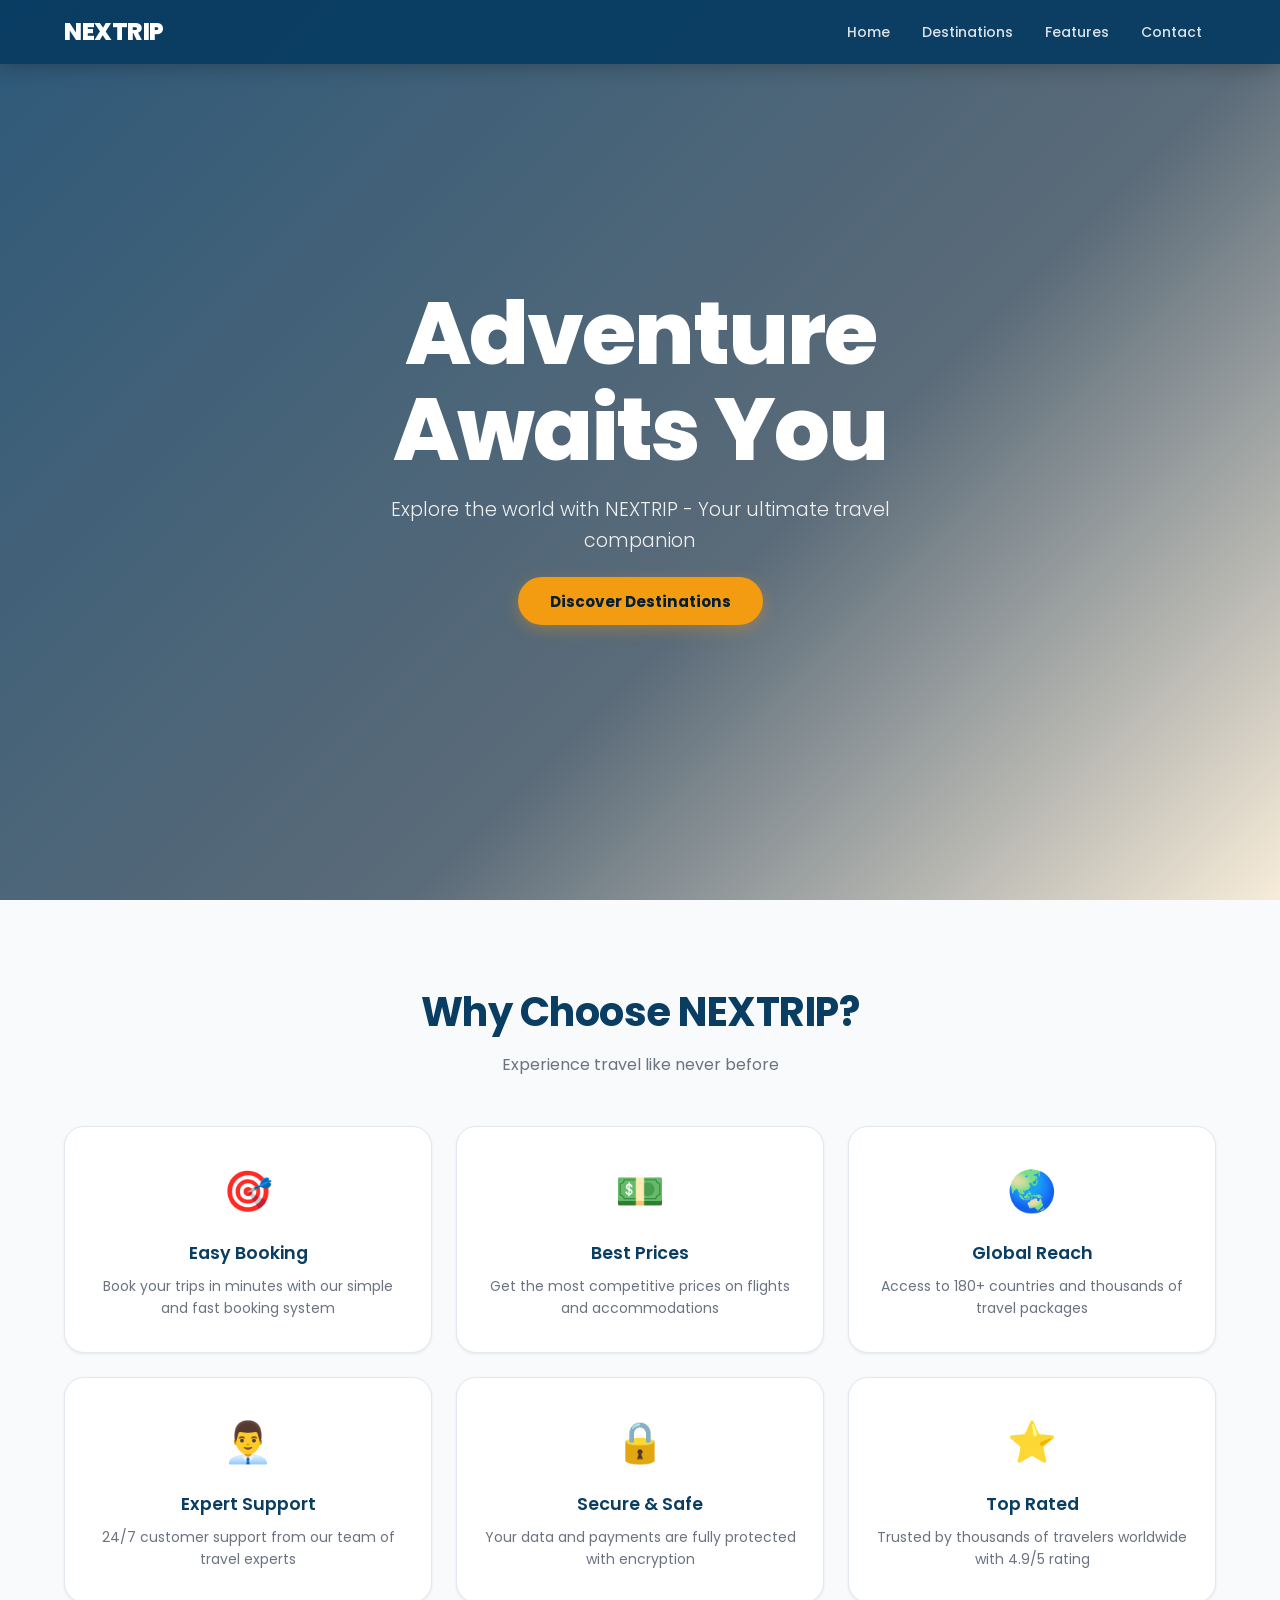
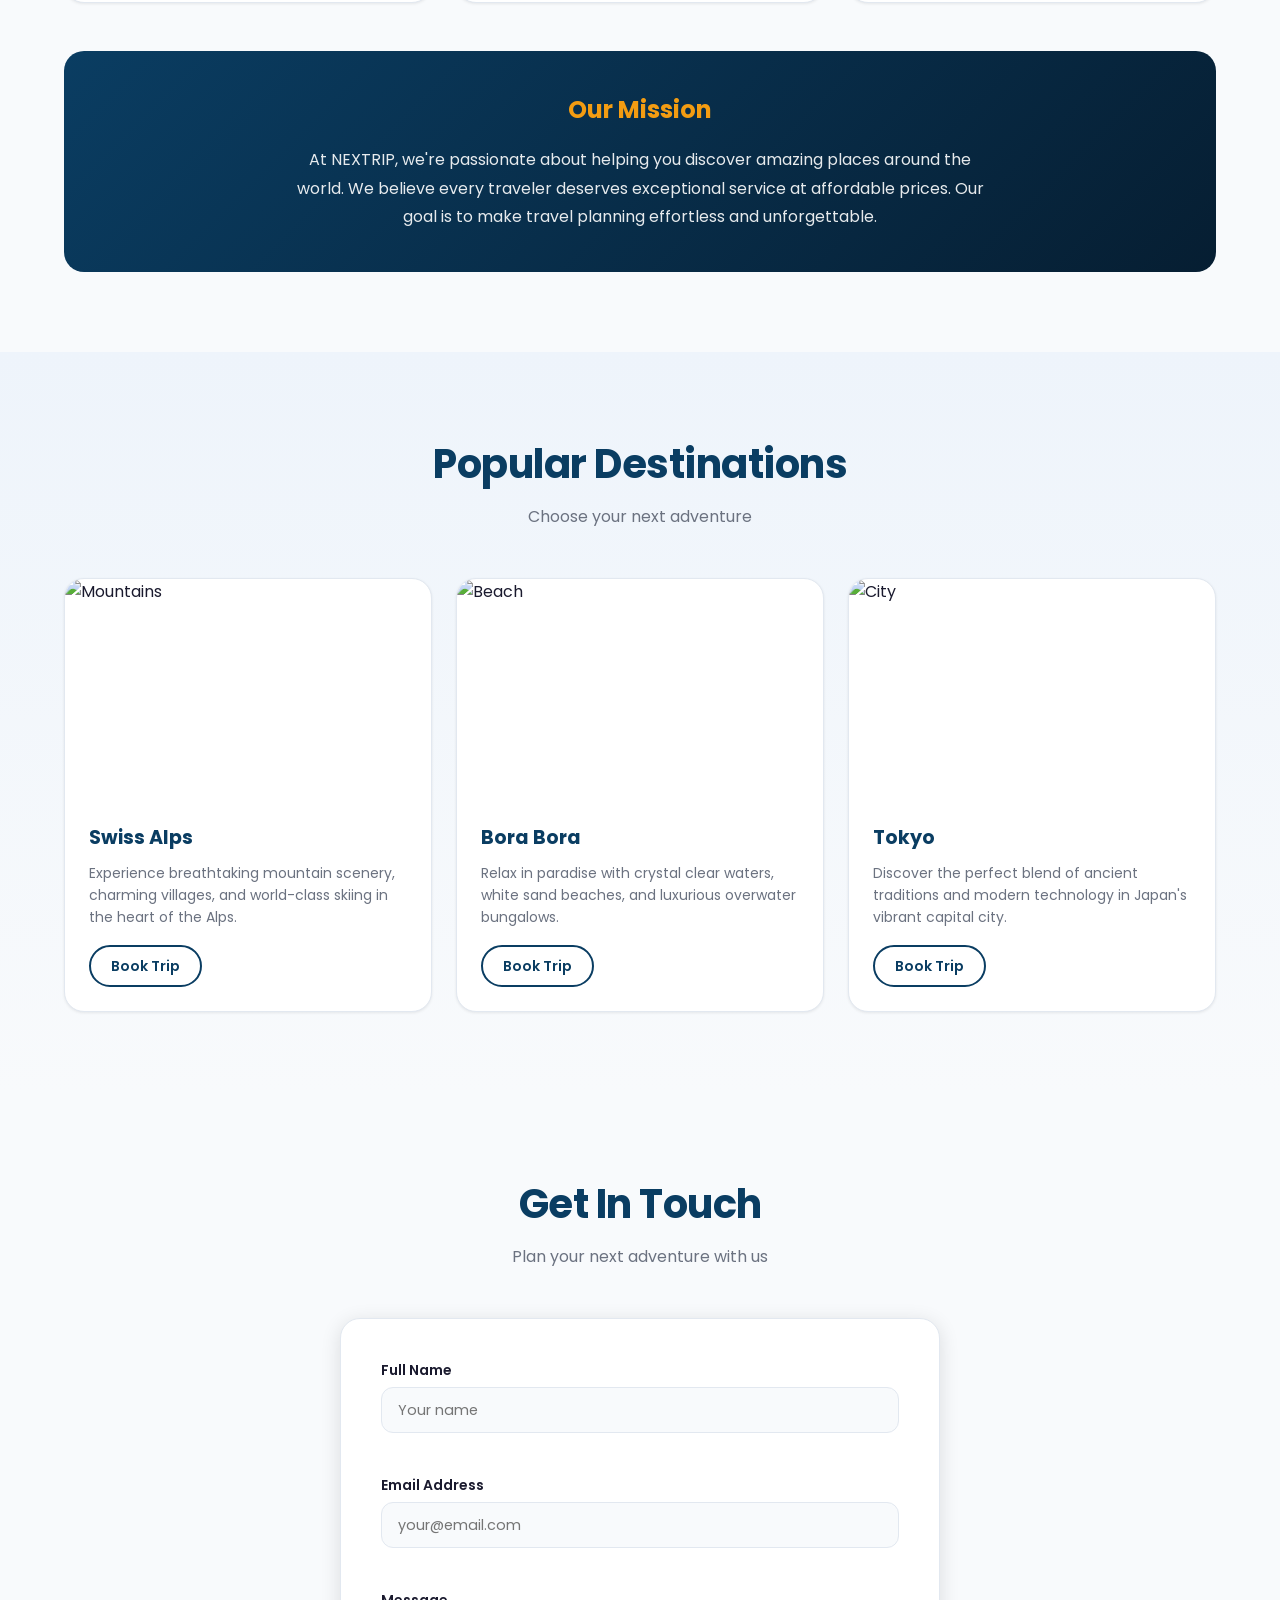
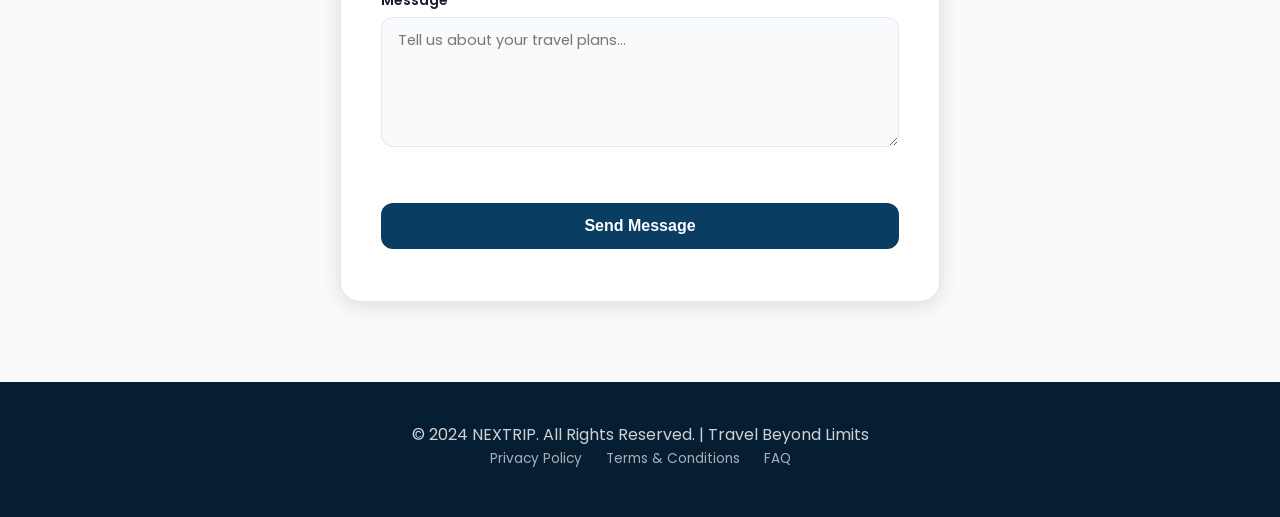
==== commit fd8ae148: "Update index.html" ====
--- a/index.html
+++ b/index.html
@@ -1,1020 +1,185 @@
 <!DOCTYPE html>
 <html lang="en">
 <head>
-<meta charset="UTF-8">
-<meta name="viewport" content="width=device-width, initial-scale=1.0">
-<title>NEXTRIP — Adventure Awaits</title>
-<link href="https://fonts.googleapis.com/css2?family=Playfair+Display:wght@700;900&family=DM+Sans:wght@300;400;500;600&display=swap" rel="stylesheet">
-<style>
-  :root {
-    --sky: #0a1628;
-    --ocean: #0d2244;
-    --gold: #f0a500;
-    --gold-light: #ffc93c;
-    --cream: #fdf6ec;
-    --white: #ffffff;
-    --muted: #8fa3c0;
-    --error: #ff6b6b;
-    --success: #43e97b;
-    --card-bg: rgba(255,255,255,0.04);
-    --border: rgba(255,255,255,0.10);
-  }
-
-  * { margin: 0; padding: 0; box-sizing: border-box; }
-
-  body {
-    font-family: 'DM Sans', sans-serif;
-    background: var(--sky);
-    color: var(--white);
-    min-height: 100vh;
-    overflow-x: hidden;
-  }
-
-  /* ─── PAGES ─── */
-  .page { display: none; min-height: 100vh; }
-  .page.active { display: flex; }
-
-  /* ─── SHARED SPLIT LAYOUT ─── */
-  .split {
-    display: flex;
-    width: 100%;
-    min-height: 100vh;
-  }
-
-  .split-left {
-    width: 42%;
-    background: linear-gradient(160deg, #0d2244 0%, #061020 100%);
-    padding: 60px 50px;
-    display: flex;
-    flex-direction: column;
-    justify-content: space-between;
-    position: relative;
-    overflow: hidden;
-  }
-
-  .split-left::before {
-    content: '';
-    position: absolute;
-    width: 400px; height: 400px;
-    border-radius: 50%;
-    background: radial-gradient(circle, rgba(240,165,0,0.12), transparent 70%);
-    top: -100px; left: -100px;
-    pointer-events: none;
-  }
-
-  .split-left::after {
-    content: '';
-    position: absolute;
-    width: 300px; height: 300px;
-    border-radius: 50%;
-    background: radial-gradient(circle, rgba(67,233,123,0.06), transparent 70%);
-    bottom: -80px; right: -80px;
-    pointer-events: none;
-  }
-
-  .brand {
-    display: flex;
-    align-items: center;
-    gap: 10px;
-    font-family: 'Playfair Display', serif;
-    font-size: 1.6rem;
-    font-weight: 900;
-    color: var(--gold);
-    letter-spacing: 1px;
-    position: relative; z-index: 1;
-  }
-
-  .brand span { font-size: 1.4rem; }
-
-  .left-hero { position: relative; z-index: 1; }
-
-  .left-hero h2 {
-    font-family: 'Playfair Display', serif;
-    font-size: 2.6rem;
-    font-weight: 900;
-    line-height: 1.2;
-    margin-bottom: 16px;
-    color: var(--white);
-  }
-
-  .left-hero h2 em {
-    font-style: normal;
-    color: var(--gold);
-  }
-
-  .left-hero p {
-    color: var(--muted);
-    font-size: 0.95rem;
-    line-height: 1.6;
-    margin-bottom: 36px;
-    font-weight: 300;
-  }
-
-  .perks { display: flex; flex-direction: column; gap: 14px; }
-
-  .perk {
-    display: flex;
-    align-items: center;
-    gap: 14px;
-    background: var(--card-bg);
-    border: 1px solid var(--border);
-    border-radius: 12px;
-    padding: 14px 18px;
-    backdrop-filter: blur(10px);
-    transition: border-color 0.3s;
-  }
-
-  .perk:hover { border-color: rgba(240,165,0,0.3); }
-
-  .perk-icon {
-    width: 38px; height: 38px;
-    background: linear-gradient(135deg, var(--gold), var(--gold-light));
-    border-radius: 10px;
-    display: flex;
-    align-items: center;
-    justify-content: center;
-    font-size: 1rem;
-    flex-shrink: 0;
-  }
-
-  .perk-text strong {
-    display: block;
-    font-size: 0.88rem;
-    font-weight: 600;
-    color: var(--white);
-  }
-
-  .perk-text span {
-    font-size: 0.78rem;
-    color: var(--muted);
-    font-weight: 300;
-  }
-
-  .left-footer {
-    font-size: 0.75rem;
-    color: var(--muted);
-    position: relative; z-index: 1;
-  }
-
-  /* ─── RIGHT PANEL ─── */
-  .split-right {
-    flex: 1;
-    background: #060f1e;
-    display: flex;
-    align-items: center;
-    justify-content: center;
-    padding: 60px 50px;
-    position: relative;
-  }
-
-  .split-right::before {
-    content: '';
-    position: absolute;
-    inset: 0;
-    background:
-      radial-gradient(ellipse 60% 40% at 80% 20%, rgba(240,165,0,0.05), transparent),
-      radial-gradient(ellipse 50% 50% at 20% 80%, rgba(13,34,68,0.8), transparent);
-    pointer-events: none;
-  }
-
-  .form-box {
-    width: 100%;
-    max-width: 420px;
-    position: relative; z-index: 1;
-    animation: fadeUp 0.5s ease both;
-  }
-
-  @keyframes fadeUp {
-    from { opacity: 0; transform: translateY(24px); }
-    to   { opacity: 1; transform: translateY(0); }
-  }
-
-  .form-box h1 {
-    font-family: 'Playfair Display', serif;
-    font-size: 2rem;
-    font-weight: 900;
-    margin-bottom: 6px;
-    color: var(--white);
-  }
-
-  .form-box .subtitle {
-    color: var(--muted);
-    font-size: 0.88rem;
-    margin-bottom: 36px;
-    font-weight: 300;
-  }
-
-  /* ─── FORM FIELDS ─── */
-  .field {
-    margin-bottom: 18px;
-    position: relative;
-  }
-
-  .field label {
-    display: block;
-    font-size: 0.78rem;
-    font-weight: 600;
-    color: var(--muted);
-    margin-bottom: 7px;
-    text-transform: uppercase;
-    letter-spacing: 0.8px;
-  }
-
-  .field-wrap {
-    position: relative;
-  }
-
-  .field-wrap .icon {
-    position: absolute;
-    left: 14px; top: 50%;
-    transform: translateY(-50%);
-    font-size: 0.95rem;
-    opacity: 0.5;
-    pointer-events: none;
-  }
-
-  .field-wrap input {
-    width: 100%;
-    background: rgba(255,255,255,0.05);
-    border: 1.5px solid var(--border);
-    border-radius: 10px;
-    padding: 13px 14px 13px 40px;
-    color: var(--white);
-    font-family: 'DM Sans', sans-serif;
-    font-size: 0.92rem;
-    outline: none;
-    transition: border-color 0.25s, background 0.25s;
-  }
-
-  .field-wrap input::placeholder { color: rgba(255,255,255,0.2); }
-
-  .field-wrap input:focus {
-    border-color: var(--gold);
-    background: rgba(240,165,0,0.06);
-  }
-
-  .field-wrap input.error-input { border-color: var(--error); }
-
-  .toggle-pw {
-    position: absolute;
-    right: 14px; top: 50%;
-    transform: translateY(-50%);
-    background: none; border: none;
-    color: var(--muted); cursor: pointer;
-    font-size: 0.85rem;
-    transition: color 0.2s;
-  }
-  .toggle-pw:hover { color: var(--gold); }
-
-  .field-error {
-    font-size: 0.75rem;
-    color: var(--error);
-    margin-top: 5px;
-    display: none;
-  }
-
-  .field-error.show { display: block; }
-
-  /* ─── BUTTON ─── */
-  .btn-primary {
-    width: 100%;
-    padding: 15px;
-    background: linear-gradient(135deg, var(--gold), var(--gold-light));
-    border: none;
-    border-radius: 10px;
-    color: #0a1628;
-    font-family: 'DM Sans', sans-serif;
-    font-size: 0.95rem;
-    font-weight: 700;
-    cursor: pointer;
-    letter-spacing: 0.5px;
-    transition: opacity 0.2s, transform 0.15s, box-shadow 0.2s;
-    margin-top: 8px;
-    position: relative;
-    overflow: hidden;
-  }
-
-  .btn-primary::after {
-    content: '';
-    position: absolute;
-    inset: 0;
-    background: linear-gradient(135deg, rgba(255,255,255,0.15), transparent);
-    opacity: 0;
-    transition: opacity 0.2s;
-  }
-
-  .btn-primary:hover { opacity: 0.92; transform: translateY(-1px); box-shadow: 0 8px 25px rgba(240,165,0,0.35); }
-  .btn-primary:hover::after { opacity: 1; }
-  .btn-primary:active { transform: translateY(0); }
-
-  .btn-primary.loading { pointer-events: none; }
-  .btn-primary.loading span { visibility: hidden; }
-  .btn-primary.loading::before {
-    content: '';
-    position: absolute;
-    width: 20px; height: 20px;
-    border: 2.5px solid rgba(10,22,40,0.3);
-    border-top-color: #0a1628;
-    border-radius: 50%;
-    left: 50%; top: 50%;
-    transform: translate(-50%, -50%);
-    animation: spin 0.7s linear infinite;
-  }
-
-  @keyframes spin { to { transform: translate(-50%, -50%) rotate(360deg); } }
-
-  .switch-link {
-    text-align: center;
-    margin-top: 24px;
-    font-size: 0.85rem;
-    color: var(--muted);
-  }
-
-  .switch-link a {
-    color: var(--gold);
-    text-decoration: none;
-    font-weight: 600;
-    cursor: pointer;
-  }
-
-  .switch-link a:hover { text-decoration: underline; }
-
-  /* ─── ALERT ─── */
-  .alert {
-    border-radius: 10px;
-    padding: 12px 16px;
-    font-size: 0.84rem;
-    margin-bottom: 20px;
-    display: none;
-    align-items: center;
-    gap: 10px;
-  }
-
-  .alert.show { display: flex; animation: fadeUp 0.3s ease; }
-  .alert.error-alert { background: rgba(255,107,107,0.1); border: 1px solid rgba(255,107,107,0.3); color: #ff9999; }
-  .alert.success-alert { background: rgba(67,233,123,0.1); border: 1px solid rgba(67,233,123,0.3); color: #43e97b; }
-
-  /* ─── DASHBOARD ─── */
-  #dashboard {
-    flex-direction: column;
-    background: #060f1e;
-  }
-
-  .dash-nav {
-    background: rgba(13,34,68,0.9);
-    backdrop-filter: blur(12px);
-    border-bottom: 1px solid var(--border);
-    padding: 0 40px;
-    height: 64px;
-    display: flex;
-    align-items: center;
-    justify-content: space-between;
-    position: sticky; top: 0; z-index: 100;
-    animation: slideDown 0.4s ease;
-  }
-
-  @keyframes slideDown {
-    from { transform: translateY(-100%); opacity: 0; }
-    to   { transform: translateY(0); opacity: 1; }
-  }
-
-  .dash-nav .brand { font-size: 1.3rem; }
-
-  .nav-right {
-    display: flex;
-    align-items: center;
-    gap: 20px;
-  }
-
-  .user-pill {
-    display: flex;
-    align-items: center;
-    gap: 10px;
-    background: var(--card-bg);
-    border: 1px solid var(--border);
-    border-radius: 50px;
-    padding: 6px 16px 6px 6px;
-  }
-
-  .avatar {
-    width: 32px; height: 32px;
-    background: linear-gradient(135deg, var(--gold), var(--gold-light));
-    border-radius: 50%;
-    display: flex;
-    align-items: center;
-    justify-content: center;
-    font-size: 0.85rem;
-    font-weight: 700;
-    color: #0a1628;
-  }
-
-  .user-pill span {
-    font-size: 0.85rem;
-    font-weight: 500;
-    color: var(--white);
-  }
-
-  .btn-logout {
-    background: none;
-    border: 1px solid var(--border);
-    border-radius: 8px;
-    color: var(--muted);
-    padding: 7px 14px;
-    font-family: 'DM Sans', sans-serif;
-    font-size: 0.82rem;
-    cursor: pointer;
-    transition: all 0.2s;
-  }
-
-  .btn-logout:hover { border-color: var(--error); color: var(--error); }
-
-  /* ─── DASHBOARD BODY ─── */
-  .dash-body {
-    flex: 1;
-    padding: 48px 40px;
-    max-width: 1100px;
-    margin: 0 auto;
-    width: 100%;
-  }
-
-  .dash-welcome {
-    margin-bottom: 40px;
-    animation: fadeUp 0.5s ease 0.1s both;
-  }
-
-  .dash-welcome h1 {
-    font-family: 'Playfair Display', serif;
-    font-size: 2.2rem;
-    font-weight: 900;
-    margin-bottom: 6px;
-  }
-
-  .dash-welcome h1 em {
-    font-style: normal;
-    color: var(--gold);
-  }
-
-  .dash-welcome p {
-    color: var(--muted);
-    font-size: 0.92rem;
-    font-weight: 300;
-  }
-
-  /* STATS */
-  .stats-grid {
-    display: grid;
-    grid-template-columns: repeat(4, 1fr);
-    gap: 18px;
-    margin-bottom: 36px;
-    animation: fadeUp 0.5s ease 0.2s both;
-  }
-
-  .stat-card {
-    background: var(--card-bg);
-    border: 1px solid var(--border);
-    border-radius: 16px;
-    padding: 24px 20px;
-    transition: border-color 0.3s, transform 0.2s;
-  }
-
-  .stat-card:hover {
-    border-color: rgba(240,165,0,0.3);
-    transform: translateY(-3px);
-  }
-
-  .stat-icon {
-    font-size: 1.5rem;
-    margin-bottom: 14px;
-  }
-
-  .stat-value {
-    font-family: 'Playfair Display', serif;
-    font-size: 1.8rem;
-    font-weight: 900;
-    color: var(--gold);
-    margin-bottom: 4px;
-  }
-
-  .stat-label {
-    font-size: 0.78rem;
-    color: var(--muted);
-    font-weight: 400;
-    text-transform: uppercase;
-    letter-spacing: 0.5px;
-  }
-
-  /* DESTINATIONS */
-  .section-title {
-    font-family: 'Playfair Display', serif;
-    font-size: 1.4rem;
-    font-weight: 700;
-    margin-bottom: 20px;
-    display: flex;
-    align-items: center;
-    gap: 10px;
-  }
-
-  .section-title::after {
-    content: '';
-    flex: 1;
-    height: 1px;
-    background: var(--border);
-  }
-
-  .dest-grid {
-    display: grid;
-    grid-template-columns: repeat(3, 1fr);
-    gap: 20px;
-    animation: fadeUp 0.5s ease 0.3s both;
-    margin-bottom: 40px;
-  }
-
-  .dest-card {
-    border-radius: 16px;
-    overflow: hidden;
-    border: 1px solid var(--border);
-    background: var(--card-bg);
-    transition: transform 0.25s, box-shadow 0.25s;
-    cursor: pointer;
-  }
-
-  .dest-card:hover {
-    transform: translateY(-5px);
-    box-shadow: 0 20px 40px rgba(0,0,0,0.4);
-  }
-
-  .dest-img {
-    width: 100%;
-    height: 170px;
-    object-fit: cover;
-    display: block;
-  }
-
-  .dest-info { padding: 18px; }
-
-  .dest-badge {
-    display: inline-block;
-    background: rgba(240,165,0,0.15);
-    border: 1px solid rgba(240,165,0,0.3);
-    color: var(--gold);
-    font-size: 0.7rem;
-    font-weight: 600;
-    letter-spacing: 0.8px;
-    text-transform: uppercase;
-    border-radius: 50px;
-    padding: 3px 10px;
-    margin-bottom: 10px;
-  }
-
-  .dest-name {
-    font-family: 'Playfair Display', serif;
-    font-size: 1.15rem;
-    font-weight: 700;
-    margin-bottom: 6px;
-  }
-
-  .dest-desc {
-    font-size: 0.8rem;
-    color: var(--muted);
-    line-height: 1.5;
-    font-weight: 300;
-    margin-bottom: 14px;
-  }
-
-  .dest-footer {
-    display: flex;
-    align-items: center;
-    justify-content: space-between;
-    font-size: 0.8rem;
-    color: var(--muted);
-  }
-
-  .dest-rating { color: var(--gold-light); font-weight: 600; }
-
-  .btn-book {
-    background: linear-gradient(135deg, var(--gold), var(--gold-light));
-    color: #0a1628;
-    border: none;
-    border-radius: 8px;
-    padding: 6px 14px;
-    font-family: 'DM Sans', sans-serif;
-    font-size: 0.78rem;
-    font-weight: 700;
-    cursor: pointer;
-    transition: opacity 0.2s;
-  }
-
-  .btn-book:hover { opacity: 0.85; }
-
-  /* ─── RESPONSIVE ─── */
-  @media (max-width: 900px) {
-    .split-left { display: none; }
-    .split-right { padding: 40px 28px; }
-    .stats-grid { grid-template-columns: repeat(2, 1fr); }
-    .dest-grid { grid-template-columns: repeat(2, 1fr); }
-    .dash-body { padding: 32px 20px; }
-    .dash-nav { padding: 0 20px; }
-  }
-
-  @media (max-width: 500px) {
-    .stats-grid { grid-template-columns: 1fr 1fr; }
-    .dest-grid { grid-template-columns: 1fr; }
-  }
-</style>
+    <meta charset="UTF-8">
+    <meta name="viewport" content="width=device-width, initial-scale=1.0">
+    <title>NEXTRIP - Adventure Awaits</title>
+    <link rel="stylesheet" href="css/style.css">
+    <link href="https://fonts.googleapis.com/css2?family=Poppins:wght@300;400;600;700;800&family=Inter:wght@300;400;600&display=swap" rel="stylesheet">
 </head>
 <body>
+    <!-- Header Navigation -->
+    <header class="header">
+        <div class="container-header">
+            <div class="brand">NEXTRIP</div>
+            <nav class="navbar">
+                <a href="#home" class="nav-btn">Home</a>
+                <a href="#destinations" class="nav-btn">Destinations</a>
+                <a href="#features" class="nav-btn">Features</a>
+                <a href="#contact" class="nav-btn">Contact</a>
+            </nav>
+            <button class="menu-toggle" id="menuToggle">
+                <span></span>
+                <span></span>
+                <span></span>
+            </button>
+        </div>
+    </header>
 
-<!-- ═══════════════ SIGNUP PAGE ═══════════════ -->
-<div class="page active" id="signup">
-  <div class="split">
-    <div class="split-left">
-      <div class="brand"><span>✈</span> NEXTRIP</div>
+    <!-- Mobile Menu -->
+    <nav class="mobile-menu" id="mobileMenu">
+        <a href="#home" class="mobile-btn">Home</a>
+        <a href="#destinations" class="mobile-btn">Destinations</a>
+        <a href="#features" class="mobile-btn">Features</a>
+        <a href="#contact" class="mobile-btn">Contact</a>
+    </nav>
 
-      <div class="left-hero">
-        <h2>Begin Your<br><em>Journey</em> Today</h2>
-        <p>Join thousands of travelers who trust NEXTRIP for extraordinary adventures around the globe.</p>
-        <div class="perks">
-          <div class="perk">
-            <div class="perk-icon">🌍</div>
-            <div class="perk-text"><strong>180+ Destinations</strong><span>Handpicked trips worldwide</span></div>
-          </div>
-          <div class="perk">
-            <div class="perk-icon">💳</div>
-            <div class="perk-text"><strong>Secure Payments</strong><span>256-bit encryption</span></div>
-          </div>
-          <div class="perk">
-            <div class="perk-icon">🎯</div>
-            <div class="perk-text"><strong>Personalised Plans</strong><span>Tailored to your interests</span></div>
-          </div>
-          <div class="perk">
-            <div class="perk-icon">📞</div>
-            <div class="perk-text"><strong>24/7 Support</strong><span>Always here for you</span></div>
-          </div>
+    <main>
+        <!-- Hero Section with Background Image -->
+        <section class="hero" id="home">
+            <img src="https://images.unsplash.com/photo-1488646953014-85cb44e25828?w=1200&h=800&fit=crop" alt="Travel Background" class="hero-image">
+            <div class="hero-overlay"></div>
+            <div class="hero-content">
+                <h1 class="hero-title">Adventure Awaits You</h1>
+                <p class="hero-tagline">Explore the world with NEXTRIP - Your ultimate travel companion</p>
+                <a href="#destinations" class="btn-primary">Discover Destinations</a>
+            </div>
+        </section>
+
+        <!-- Features Section -->
+        <section class="features" id="features">
+            <div class="container">
+                <h2 class="section-title">Why Choose NEXTRIP?</h2>
+                <p class="section-desc">Experience travel like never before</p>
+
+                <div class="features-list">
+                    <div class="feature">
+                        <span class="feature-icon">🎯</span>
+                        <h3>Easy Booking</h3>
+                        <p>Book your trips in minutes with our simple and fast booking system</p>
+                    </div>
+
+                    <div class="feature">
+                        <span class="feature-icon">💵</span>
+                        <h3>Best Prices</h3>
+                        <p>Get the most competitive prices on flights and accommodations</p>
+                    </div>
+
+                    <div class="feature">
+                        <span class="feature-icon">🌏</span>
+                        <h3>Global Reach</h3>
+                        <p>Access to 180+ countries and thousands of travel packages</p>
+                    </div>
+
+                    <div class="feature">
+                        <span class="feature-icon">👨‍💼</span>
+                        <h3>Expert Support</h3>
+                        <p>24/7 customer support from our team of travel experts</p>
+                    </div>
+
+                    <div class="feature">
+                        <span class="feature-icon">🔒</span>
+                        <h3>Secure & Safe</h3>
+                        <p>Your data and payments are fully protected with encryption</p>
+                    </div>
+
+                    <div class="feature">
+                        <span class="feature-icon">⭐</span>
+                        <h3>Top Rated</h3>
+                        <p>Trusted by thousands of travelers worldwide with 4.9/5 rating</p>
+                    </div>
+                </div>
+
+                <div class="mission-statement">
+                    <h3>Our Mission</h3>
+                    <p>At NEXTRIP, we're passionate about helping you discover amazing places around the world. We believe every traveler deserves exceptional service at affordable prices. Our goal is to make travel planning effortless and unforgettable.</p>
+                </div>
+            </div>
+        </section>
+
+        <!-- Destinations Section -->
+        <section class="destinations" id="destinations">
+            <div class="container">
+                <h2 class="section-title">Popular Destinations</h2>
+                <p class="section-desc">Choose your next adventure</p>
+
+                <div class="destinations-list">
+                    <!-- Destination 1 -->
+                    <div class="destination-card">
+                        <img src="https://images.unsplash.com/photo-1506905925346-21bda4d32df4?w=500&h=350&fit=crop" alt="Mountains" class="dest-img">
+                        <div class="dest-content">
+                            <h4>Swiss Alps</h4>
+                            <p>Experience breathtaking mountain scenery, charming villages, and world-class skiing in the heart of the Alps.</p>
+                            <a href="#contact" class="btn-secondary">Book Trip</a>
+                        </div>
+                    </div>
+
+                    <!-- Destination 2 -->
+                    <div class="destination-card">
+                        <img src="images/beach.jpg" alt="Beach" class="dest-img">
+                        <div class="dest-content">
+                            <h4>Bora Bora</h4>
+                            <p>Relax in paradise with crystal clear waters, white sand beaches, and luxurious overwater bungalows.</p>
+                            <a href="#contact" class="btn-secondary">Book Trip</a>
+                        </div>
+                    </div>
+
+                    <!-- Destination 3 -->
+                    <div class="destination-card">
+                        <img src="images/city.jpg" alt="City" class="dest-img">
+                        <div class="dest-content">
+                            <h4>Tokyo</h4>
+                            <p>Discover the perfect blend of ancient traditions and modern technology in Japan's vibrant capital city.</p>
+                            <a href="#contact" class="btn-secondary">Book Trip</a>
+                        </div>
+                    </div>
+                </div>
+            </div>
+        </section>
+
+        <!-- Contact Section -->
+        <section class="contact" id="contact">
+            <div class="container">
+                <h2 class="section-title">Get In Touch</h2>
+                <p class="section-desc">Plan your next adventure with us</p>
+
+                <form class="contact-form" id="contactForm" novalidate>
+                    <div class="form-group">
+                        <label for="name">Full Name</label>
+                        <input type="text" id="name" name="name" placeholder="Your name" required>
+                        <span class="error-msg" id="nameError"></span>
+                    </div>
+
+                    <div class="form-group">
+                        <label for="email">Email Address</label>
+                        <input type="email" id="email" name="email" placeholder="your@email.com" required>
+                        <span class="error-msg" id="emailError"></span>
+                    </div>
+
+                    <div class="form-group">
+                        <label for="message">Message</label>
+                        <textarea id="message" name="message" placeholder="Tell us about your travel plans..." rows="5" required></textarea>
+                        <span class="error-msg" id="messageError"></span>
+                    </div>
+
+                    <button type="submit" class="btn-submit">Send Message</button>
+                    <span class="success-msg" id="successMsg"></span>
+                </form>
+            </div>
+        </section>
+    </main>
+
+    <!-- Footer -->
+    <footer class="footer">
+        <div class="container">
+            <p>&copy; 2024 NEXTRIP. All Rights Reserved. | Travel Beyond Limits</p>
+            <div class="footer-links">
+                <a href="#home">Privacy Policy</a>
+                <a href="#home">Terms & Conditions</a>
+                <a href="#home">FAQ</a>
+            </div>
         </div>
-      </div>
+    </footer>
 
-      <div class="left-footer">© 2024 NEXTRIP. All Rights Reserved.</div>
-    </div>
-
-    <div class="split-right">
-      <div class="form-box">
-        <h1>Create Account</h1>
-        <p class="subtitle">Fill in your details to get started</p>
-
-        <div class="alert error-alert" id="su-alert">⚠ <span id="su-alert-msg"></span></div>
-
-        <div class="field">
-          <label>Full Name</label>
-          <div class="field-wrap">
-            <span class="icon">👤</span>
-            <input type="text" id="su-name" placeholder="Jane Doe">
-          </div>
-          <div class="field-error" id="err-su-name">Please enter your full name</div>
-        </div>
-
-        <div class="field">
-          <label>Email Address</label>
-          <div class="field-wrap">
-            <span class="icon">✉</span>
-            <input type="email" id="su-email" placeholder="jane@example.com">
-          </div>
-          <div class="field-error" id="err-su-email">Enter a valid email address</div>
-        </div>
-
-        <div class="field">
-          <label>Phone Number</label>
-          <div class="field-wrap">
-            <span class="icon">📱</span>
-            <input type="tel" id="su-phone" placeholder="+91 98765 43210">
-          </div>
-          <div class="field-error" id="err-su-phone">Enter a valid phone number</div>
-        </div>
-
-        <div class="field">
-          <label>Location / City</label>
-          <div class="field-wrap">
-            <span class="icon">📍</span>
-            <input type="text" id="su-city" placeholder="Mumbai, India">
-          </div>
-          <div class="field-error" id="err-su-city">Please enter your city</div>
-        </div>
-
-        <div class="field">
-          <label>Password</label>
-          <div class="field-wrap">
-            <span class="icon">🔒</span>
-            <input type="password" id="su-pass" placeholder="Min. 8 characters">
-            <button class="toggle-pw" onclick="togglePw('su-pass', this)" type="button">👁</button>
-          </div>
-          <div class="field-error" id="err-su-pass">Password must be at least 8 characters</div>
-        </div>
-
-        <div class="field">
-          <label>Confirm Password</label>
-          <div class="field-wrap">
-            <span class="icon">🔐</span>
-            <input type="password" id="su-confirm" placeholder="Repeat password">
-            <button class="toggle-pw" onclick="togglePw('su-confirm', this)" type="button">👁</button>
-          </div>
-          <div class="field-error" id="err-su-confirm">Passwords do not match</div>
-        </div>
-
-        <button class="btn-primary" id="su-btn" onclick="handleSignUp()"><span>Create Account</span></button>
-
-        <div class="switch-link">
-          Already have an account? <a onclick="showPage('signin')">Sign In here</a>
-        </div>
-      </div>
-    </div>
-  </div>
-</div>
-
-
-<!-- ═══════════════ SIGNIN PAGE ═══════════════ -->
-<div class="page" id="signin">
-  <div class="split">
-    <div class="split-left">
-      <div class="brand"><span>✈</span> NEXTRIP</div>
-
-      <div class="left-hero">
-        <h2>Welcome<br><em>Back!</em></h2>
-        <p>Sign in to continue your travel journey. Your next adventure is just a click away.</p>
-        <div class="perks">
-          <div class="perk">
-            <div class="perk-icon">🗺</div>
-            <div class="perk-text"><strong>Saved Itineraries</strong><span>Pick up where you left off</span></div>
-          </div>
-          <div class="perk">
-            <div class="perk-icon">🎫</div>
-            <div class="perk-text"><strong>Your Bookings</strong><span>Track all your trips</span></div>
-          </div>
-          <div class="perk">
-            <div class="perk-icon">⭐</div>
-            <div class="perk-text"><strong>Wishlist</strong><span>Destinations you love</span></div>
-          </div>
-          <div class="perk">
-            <div class="perk-icon">🏆</div>
-            <div class="perk-text"><strong>Loyalty Points</strong><span>Earn & redeem rewards</span></div>
-          </div>
-        </div>
-      </div>
-
-      <div class="left-footer">© 2024 NEXTRIP. All Rights Reserved.</div>
-    </div>
-
-    <div class="split-right">
-      <div class="form-box">
-        <h1>Sign In</h1>
-        <p class="subtitle">Access your NEXTRIP account</p>
-
-        <div class="alert error-alert" id="si-alert">⚠ <span id="si-alert-msg"></span></div>
-        <div class="alert success-alert" id="si-success">✓ <span>Login successful! Redirecting…</span></div>
-
-        <div class="field">
-          <label>Email Address</label>
-          <div class="field-wrap">
-            <span class="icon">✉</span>
-            <input type="email" id="si-email" placeholder="jane@example.com">
-          </div>
-          <div class="field-error" id="err-si-email">Enter a valid email address</div>
-        </div>
-
-        <div class="field">
-          <label>Password</label>
-          <div class="field-wrap">
-            <span class="icon">🔒</span>
-            <input type="password" id="si-pass" placeholder="Your password">
-            <button class="toggle-pw" onclick="togglePw('si-pass', this)" type="button">👁</button>
-          </div>
-          <div class="field-error" id="err-si-pass">Please enter your password</div>
-        </div>
-
-        <button class="btn-primary" id="si-btn" onclick="handleSignIn()"><span>Sign In</span></button>
-
-        <div class="switch-link">
-          Don't have an account? <a onclick="showPage('signup')">Sign Up here</a>
-        </div>
-      </div>
-    </div>
-  </div>
-</div>
-
-
-<!-- ═══════════════ DASHBOARD PAGE ═══════════════ -->
-<div class="page" id="dashboard" style="flex-direction:column;">
-
-  <nav class="dash-nav">
-    <div class="brand"><span>✈</span> NEXTRIP</div>
-    <div class="nav-right">
-      <div class="user-pill">
-        <div class="avatar" id="dash-avatar">J</div>
-        <span id="dash-username">Traveller</span>
-      </div>
-      <button class="btn-logout" onclick="handleLogout()">Log Out</button>
-    </div>
-  </nav>
-
-  <div class="dash-body">
-    <div class="dash-welcome">
-      <h1>Hello, <em id="dash-greet">Traveller</em> 👋</h1>
-      <p>Welcome to your travel hub — explore, plan, and adventure!</p>
-    </div>
-
-    <div class="stats-grid">
-      <div class="stat-card">
-        <div class="stat-icon">✈️</div>
-        <div class="stat-value">3</div>
-        <div class="stat-label">Trips Booked</div>
-      </div>
-      <div class="stat-card">
-        <div class="stat-icon">🌍</div>
-        <div class="stat-value">12</div>
-        <div class="stat-label">Countries Visited</div>
-      </div>
-      <div class="stat-card">
-        <div class="stat-icon">⭐</div>
-        <div class="stat-value">8</div>
-        <div class="stat-label">Wishlist Items</div>
-      </div>
-      <div class="stat-card">
-        <div class="stat-icon">🏆</div>
-        <div class="stat-value">1,240</div>
-        <div class="stat-label">Loyalty Points</div>
-      </div>
-    </div>
-
-    <div class="section-title">🌏 Popular Destinations</div>
-
-    <div class="dest-grid">
-      <div class="dest-card">
-        <img class="dest-img" src="https://images.unsplash.com/photo-1506905925346-21bda4d32df4?w=500&h=350&fit=crop" alt="Swiss Alps">
-        <div class="dest-info">
-          <div class="dest-badge">🏔 Europe</div>
-          <div class="dest-name">Swiss Alps</div>
-          <div class="dest-desc">Breathtaking mountain scenery, charming villages, and world-class skiing.</div>
-          <div class="dest-footer">
-            <span class="dest-rating">⭐ 4.9 &nbsp;·&nbsp; ✈ 12h</span>
-            <button class="btn-book">Book Trip</button>
-          </div>
-        </div>
-      </div>
-
-      <div class="dest-card">
-        <img class="dest-img" src="https://images.unsplash.com/photo-1507525428034-b723cf961d3e?w=500&h=350&fit=crop" alt="Bora Bora">
-        <div class="dest-info">
-          <div class="dest-badge">🏝 Pacific</div>
-          <div class="dest-name">Bora Bora</div>
-          <div class="dest-desc">Crystal clear waters, white sand beaches, and luxurious overwater bungalows.</div>
-          <div class="dest-footer">
-            <span class="dest-rating">⭐ 4.8 &nbsp;·&nbsp; ✈ 18h</span>
-            <button class="btn-book">Book Trip</button>
-          </div>
-        </div>
-      </div>
-
-      <div class="dest-card">
-        <img class="dest-img" src="https://images.unsplash.com/photo-1540959733332-eab4deabeeaf?w=500&h=350&fit=crop" alt="Tokyo">
-        <div class="dest-info">
-          <div class="dest-badge">🏙 Asia</div>
-          <div class="dest-name">Tokyo</div>
-          <div class="dest-desc">The perfect blend of ancient traditions and modern technology in Japan's capital.</div>
-          <div class="dest-footer">
-            <span class="dest-rating">⭐ 4.9 &nbsp;·&nbsp; ✈ 8h</span>
-            <button class="btn-book">Book Trip</button>
-          </div>
-        </div>
-      </div>
-    </div>
-  </div>
-
-</div>
-
-
-<script>
-  // ── Simple in-memory user store ──
-  const users = {};
-  let currentUser = null;
-
-  // ── Page switching ──
-  function showPage(id) {
-    document.querySelectorAll('.page').forEach(p => p.classList.remove('active'));
-    document.getElementById(id).classList.add('active');
-    window.scrollTo(0, 0);
-  }
-
-  // ── Toggle password visibility ──
-  function togglePw(inputId, btn) {
-    const inp = document.getElementById(inputId);
-    if (inp.type === 'password') { inp.type = 'text'; btn.textContent = '🙈'; }
-    else { inp.type = 'password'; btn.textContent = '👁'; }
-  }
-
-  // ── Field validation helpers ──
-  function setError(inputId, errId, show) {
-    const inp = document.getElementById(inputId);
-    const err = document.getElementById(errId);
-    if (show) { inp.classList.add('error-input'); err.classList.add('show'); }
-    else { inp.classList.remove('error-input'); err.classList.remove('show'); }
-    return show;
-  }
-
-  function showAlert(alertId, msgId, message) {
-    document.getElementById(alertId).classList.add('show');
-    if (msgId) document.getElementById(msgId).textContent = message;
-  }
-
-  function hideAlert(alertId) {
-    document.getElementById(alertId).classList.remove('show');
-  }
-
-  // ── SIGN UP ──
-  function handleSignUp() {
-    hideAlert('su-alert');
-    const name    = document.getElementById('su-name').value.trim();
-    const email   = document.getElementById('su-email').value.trim();
-    const phone   = document.getElementById('su-phone').value.trim();
-    const city    = document.getElementById('su-city').value.trim();
-    const pass    = document.getElementById('su-pass').value;
-    const confirm = document.getElementById('su-confirm').value;
-
-    let hasError = false;
-    if (!name)                          hasError |= setError('su-name',    'err-su-name',    true);
-    else                                             setError('su-name',    'err-su-name',    false);
-    if (!email || !/\S+@\S+\.\S+/.test(email)) hasError |= setError('su-email','err-su-email',true);
-    else                                             setError('su-email',  'err-su-email',   false);
-    if (!phone || phone.length < 7)     hasError |= setError('su-phone',   'err-su-phone',   true);
-    else                                             setError('su-phone',  'err-su-phone',   false);
-    if (!city)                          hasError |= setError('su-city',    'err-su-city',    true);
-    else                                             setError('su-city',   'err-su-city',    false);
-    if (!pass || pass.length < 8)       hasError |= setError('su-pass',    'err-su-pass',    true);
-    else                                             setError('su-pass',   'err-su-pass',    false);
-    if (pass !== confirm)               hasError |= setError('su-confirm', 'err-su-confirm', true);
-    else                                             setError('su-confirm','err-su-confirm', false);
-
-    if (hasError) return;
-
-    if (users[email]) {
-      showAlert('su-alert', 'su-alert-msg', 'An account with this email already exists.');
-      return;
-    }
-
-    // Fake loading
-    const btn = document.getElementById('su-btn');
-    btn.classList.add('loading');
-    setTimeout(() => {
-      btn.classList.remove('loading');
-      users[email] = { name, email, phone, city, pass };
-      // Pre-fill sign-in email
-      document.getElementById('si-email').value = email;
-      showPage('signin');
-    }, 1200);
-  }
-
-  // ── SIGN IN ──
-  function handleSignIn() {
-    hideAlert('si-alert');
-    hideAlert('si-success');
-    const email = document.getElementById('si-email').value.trim();
-    const pass  = document.getElementById('si-pass').value;
-
-    let hasError = false;
-    if (!email || !/\S+@\S+\.\S+/.test(email)) hasError |= setError('si-email','err-si-email',true);
-    else                                             setError('si-email','err-si-email',false);
-    if (!pass)                          hasError |= setError('si-pass', 'err-si-pass', true);
-    else                                             setError('si-pass','err-si-pass', false);
-    if (hasError) return;
-
-    const btn = document.getElementById('si-btn');
-    btn.classList.add('loading');
-
-    setTimeout(() => {
-      btn.classList.remove('loading');
-      const user = users[email];
-      if (!user || user.pass !== pass) {
-        showAlert('si-alert', 'si-alert-msg', 'Incorrect email or password.');
-        return;
-      }
-      currentUser = user;
-      showAlert('si-success', null, '');
-
-      // Set dashboard personalization
-      const firstName = user.name.split(' ')[0];
-      document.getElementById('dash-greet').textContent = firstName;
-      document.getElementById('dash-username').textContent = firstName;
-      document.getElementById('dash-avatar').textContent = firstName[0].toUpperCase();
-
-      setTimeout(() => showPage('dashboard'), 1000);
-    }, 1000);
-  }
-
-  // ── LOGOUT ──
-  function handleLogout() {
-    currentUser = null;
-    document.getElementById('si-email').value = '';
-    document.getElementById('si-pass').value  = '';
-    hideAlert('si-success');
-    showPage('signin');
-  }
-</script>
+    <script src="js/script.js"></script>
 </body>
-</html>
--- a/css/style.css
+++ b/css/style.css
@@ -0,0 +1,1061 @@
+/* ================================================
+   NEXTRIP - Complete Stylesheet
+   style.css
+   ================================================ */
+
+/* ---------- CSS Variables / Theme ---------- */
+:root {
+    --primary: #0a3d62;
+    --primary-dark: #061e32;
+    --accent: #f39c12;
+    --accent-light: #ffc94a;
+    --success: #27ae60;
+    --error: #e74c3c;
+    --text: #1a1a2e;
+    --text-muted: #6b7280;
+    --bg: #f8fafc;
+    --bg-card: #ffffff;
+    --border: #e2e8f0;
+    --shadow-sm: 0 1px 3px rgba(0,0,0,0.08);
+    --shadow-md: 0 4px 20px rgba(0,0,0,0.12);
+    --shadow-lg: 0 10px 40px rgba(0,0,0,0.16);
+    --radius: 0.75rem;
+    --radius-lg: 1.25rem;
+    --font: 'Poppins', sans-serif;
+    --transition: all 0.25s ease;
+}
+
+/* ---------- Reset & Base ---------- */
+*, *::before, *::after {
+    box-sizing: border-box;
+    margin: 0;
+    padding: 0;
+}
+
+html { scroll-behavior: smooth; }
+
+body {
+    font-family: var(--font);
+    font-size: 1rem;
+    color: var(--text);
+    background: var(--bg);
+    line-height: 1.6;
+    -webkit-font-smoothing: antialiased;
+}
+
+img { max-width: 100%; height: auto; display: block; }
+a { text-decoration: none; color: inherit; }
+ul { list-style: none; }
+
+/* ---------- Utility: Container ---------- */
+.container {
+    max-width: 1200px;
+    margin: 0 auto;
+    padding: 0 1.5rem;
+}
+
+/* ================================================
+   TRAVELAPP / LANDING PAGE STYLES
+   ================================================ */
+
+/* ---- Header ---- */
+.header {
+    position: fixed;
+    top: 0;
+    width: 100%;
+    z-index: 100;
+    background: rgba(10, 61, 98, 0.96);
+    box-shadow: 0 2px 20px rgba(0,0,0,0.25);
+}
+
+.container-header {
+    max-width: 1200px;
+    margin: 0 auto;
+    padding: 0 1.5rem;
+    display: flex;
+    align-items: center;
+    justify-content: space-between;
+    height: 4rem;
+}
+
+.brand {
+    font-size: 1.5rem;
+    font-weight: 800;
+    color: #fff;
+    letter-spacing: -0.5px;
+}
+
+.navbar {
+    display: flex;
+    gap: 0.25rem;
+    align-items: center;
+}
+
+.nav-btn {
+    color: rgba(255,255,255,0.85);
+    font-size: 0.875rem;
+    font-weight: 500;
+    padding: 0.4rem 0.875rem;
+    border-radius: 2rem;
+    transition: var(--transition);
+}
+
+.nav-btn:hover {
+    color: #fff;
+    background: rgba(255,255,255,0.12);
+}
+
+.header-actions {
+    display: flex;
+    align-items: center;
+    gap: 0.75rem;
+}
+
+.btn-signin-nav {
+    background: var(--accent);
+    color: var(--primary-dark);
+    font-size: 0.875rem;
+    font-weight: 600;
+    padding: 0.45rem 1.1rem;
+    border-radius: 2rem;
+    transition: var(--transition);
+}
+
+.btn-signin-nav:hover {
+    background: var(--accent-light);
+    transform: translateY(-1px);
+}
+
+/* Hamburger Toggle */
+.menu-toggle {
+    display: none;
+    flex-direction: column;
+    gap: 5px;
+    background: none;
+    border: none;
+    cursor: pointer;
+    padding: 0.25rem;
+}
+
+.menu-toggle span {
+    display: block;
+    width: 24px;
+    height: 2px;
+    background: #fff;
+    border-radius: 2px;
+    transition: var(--transition);
+}
+
+.menu-toggle.active span:nth-child(1) { transform: translateY(7px) rotate(45deg); }
+.menu-toggle.active span:nth-child(2) { opacity: 0; }
+.menu-toggle.active span:nth-child(3) { transform: translateY(-7px) rotate(-45deg); }
+
+/* Mobile Menu */
+.mobile-menu {
+    display: none;
+    flex-direction: column;
+    background: var(--primary-dark);
+    position: fixed;
+    top: 4rem;
+    left: 0;
+    right: 0;
+    z-index: 99;
+    padding: 1rem 0;
+    border-top: 1px solid rgba(255,255,255,0.1);
+}
+
+.mobile-menu.active { display: flex; }
+
+.mobile-btn {
+    color: rgba(255,255,255,0.85);
+    padding: 0.85rem 2rem;
+    font-size: 0.95rem;
+    font-weight: 500;
+    transition: var(--transition);
+    border-bottom: 1px solid rgba(255,255,255,0.06);
+}
+
+.mobile-btn:hover {
+    color: #fff;
+    background: rgba(255,255,255,0.07);
+    padding-left: 2.5rem;
+}
+
+/* ---- Hero ---- */
+.hero {
+    position: relative;
+    height: 100vh;
+    min-height: 600px;
+    display: flex;
+    align-items: center;
+    justify-content: center;
+    overflow: hidden;
+}
+
+.hero-image {
+    position: absolute;
+    inset: 0;
+    width: 100%;
+    height: 100%;
+    object-fit: cover;
+    object-position: center;
+}
+
+.hero-overlay {
+    position: absolute;
+    inset: 0;
+    background: linear-gradient(
+        135deg,
+        rgba(10,61,98,0.85) 0%,
+        rgba(6,30,50,0.65) 60%,
+        rgba(243,156,18,0.15) 100%
+    );
+}
+
+.hero-content {
+    position: relative;
+    z-index: 2;
+    text-align: center;
+    color: #fff;
+    max-width: 800px;
+    padding: 0 1.5rem;
+    animation: fadeInUp 0.8s ease both;
+}
+
+.hero-badge {
+    display: inline-block;
+    background: rgba(243,156,18,0.25);
+    border: 1px solid rgba(243,156,18,0.5);
+    color: var(--accent-light);
+    font-size: 0.8rem;
+    font-weight: 600;
+    padding: 0.35rem 1rem;
+    border-radius: 2rem;
+    letter-spacing: 1px;
+    text-transform: uppercase;
+    margin-bottom: 1rem;
+}
+
+.hero-title {
+    font-size: clamp(2.8rem, 7vw, 5.5rem);
+    font-weight: 800;
+    line-height: 1.1;
+    margin-bottom: 1rem;
+    letter-spacing: -2px;
+}
+
+.hero-accent { color: var(--accent); }
+
+.hero-tagline {
+    font-size: clamp(1rem, 2vw, 1.2rem);
+    font-weight: 300;
+    opacity: 0.9;
+    margin-bottom: 2rem;
+    max-width: 600px;
+    margin-left: auto;
+    margin-right: auto;
+}
+
+.hero-cta-group {
+    display: flex;
+    gap: 1rem;
+    justify-content: center;
+    flex-wrap: wrap;
+    margin-bottom: 3rem;
+}
+
+.btn-primary {
+    background: var(--accent);
+    color: var(--primary-dark);
+    font-size: 0.95rem;
+    font-weight: 700;
+    padding: 0.85rem 2rem;
+    border-radius: 2rem;
+    transition: var(--transition);
+    box-shadow: 0 4px 15px rgba(243,156,18,0.35);
+}
+
+.btn-primary:hover {
+    background: var(--accent-light);
+    transform: translateY(-2px);
+    box-shadow: 0 6px 20px rgba(243,156,18,0.45);
+}
+
+.btn-outline-hero {
+    background: transparent;
+    color: #fff;
+    font-size: 0.95rem;
+    font-weight: 600;
+    padding: 0.85rem 2rem;
+    border-radius: 2rem;
+    border: 2px solid rgba(255,255,255,0.6);
+    transition: var(--transition);
+}
+
+.btn-outline-hero:hover {
+    background: rgba(255,255,255,0.15);
+    border-color: #fff;
+    transform: translateY(-2px);
+}
+
+.hero-stats {
+    display: flex;
+    gap: 2.5rem;
+    justify-content: center;
+    flex-wrap: wrap;
+}
+
+.hero-stat {
+    display: flex;
+    flex-direction: column;
+    align-items: center;
+}
+
+.hero-stat strong {
+    font-size: 1.6rem;
+    font-weight: 800;
+    color: var(--accent);
+    line-height: 1;
+}
+
+.hero-stat span {
+    font-size: 0.75rem;
+    opacity: 0.8;
+    text-transform: uppercase;
+    letter-spacing: 1px;
+    margin-top: 0.2rem;
+}
+
+/* ---- Section Commons ---- */
+.section-title {
+    font-size: clamp(1.8rem, 4vw, 2.5rem);
+    font-weight: 700;
+    color: var(--primary);
+    text-align: center;
+    margin-bottom: 0.5rem;
+    letter-spacing: -0.5px;
+}
+
+.section-desc {
+    font-size: 1rem;
+    color: var(--text-muted);
+    text-align: center;
+    margin-bottom: 3rem;
+}
+
+/* ---- Features Section ---- */
+.features {
+    padding: 5rem 0;
+    background: var(--bg);
+}
+
+.features-list {
+    display: grid;
+    grid-template-columns: repeat(3, 1fr);
+    gap: 1.5rem;
+    margin-bottom: 3rem;
+}
+
+.feature {
+    background: var(--bg-card);
+    border: 1px solid var(--border);
+    border-radius: var(--radius-lg);
+    padding: 2rem 1.5rem;
+    text-align: center;
+    transition: var(--transition);
+    box-shadow: var(--shadow-sm);
+}
+
+.feature:hover {
+    transform: translateY(-4px);
+    box-shadow: var(--shadow-md);
+    border-color: var(--accent);
+}
+
+.feature-icon {
+    font-size: 2.5rem;
+    display: block;
+    margin-bottom: 1rem;
+}
+
+.feature h3 {
+    font-size: 1.1rem;
+    font-weight: 600;
+    color: var(--primary);
+    margin-bottom: 0.5rem;
+}
+
+.feature p {
+    font-size: 0.875rem;
+    color: var(--text-muted);
+    line-height: 1.6;
+}
+
+.mission-statement {
+    background: linear-gradient(135deg, var(--primary), var(--primary-dark));
+    color: #fff;
+    border-radius: var(--radius-lg);
+    padding: 2.5rem;
+    text-align: center;
+}
+
+.mission-statement h3 {
+    font-size: 1.5rem;
+    font-weight: 700;
+    margin-bottom: 1rem;
+    color: var(--accent);
+}
+
+.mission-statement p {
+    font-size: 1rem;
+    line-height: 1.8;
+    opacity: 0.9;
+    max-width: 700px;
+    margin: 0 auto;
+}
+
+/* ---- Destinations Section ---- */
+.destinations {
+    padding: 5rem 0;
+    background: linear-gradient(180deg, #eef4fb 0%, #f8fafc 100%);
+}
+
+.destinations-list {
+    display: grid;
+    grid-template-columns: repeat(3, 1fr);
+    gap: 1.5rem;
+}
+
+.destination-card {
+    background: var(--bg-card);
+    border-radius: var(--radius-lg);
+    overflow: hidden;
+    box-shadow: var(--shadow-sm);
+    border: 1px solid var(--border);
+    transition: var(--transition);
+}
+
+.destination-card:hover {
+    transform: translateY(-6px);
+    box-shadow: var(--shadow-lg);
+}
+
+.dest-img {
+    width: 100%;
+    height: 220px;
+    object-fit: cover;
+    transition: transform 0.4s ease;
+}
+
+.destination-card:hover .dest-img {
+    transform: scale(1.04);
+}
+
+.dest-content {
+    padding: 1.5rem;
+}
+
+.dest-badge {
+    display: inline-block;
+    background: #eef4fb;
+    color: var(--primary);
+    font-size: 0.7rem;
+    font-weight: 600;
+    padding: 0.25rem 0.7rem;
+    border-radius: 2rem;
+    text-transform: uppercase;
+    letter-spacing: 0.5px;
+    margin-bottom: 0.6rem;
+}
+
+.dest-content h4 {
+    font-size: 1.2rem;
+    font-weight: 700;
+    color: var(--primary);
+    margin-bottom: 0.5rem;
+}
+
+.dest-content p {
+    font-size: 0.875rem;
+    color: var(--text-muted);
+    line-height: 1.6;
+    margin-bottom: 1rem;
+}
+
+.dest-meta {
+    display: flex;
+    gap: 1rem;
+    font-size: 0.8rem;
+    color: var(--text-muted);
+    margin-bottom: 1rem;
+}
+
+.btn-secondary {
+    display: inline-block;
+    background: transparent;
+    color: var(--primary);
+    font-size: 0.875rem;
+    font-weight: 600;
+    padding: 0.5rem 1.25rem;
+    border: 2px solid var(--primary);
+    border-radius: 2rem;
+    transition: var(--transition);
+}
+
+.btn-secondary:hover {
+    background: var(--primary);
+    color: #fff;
+    transform: translateY(-1px);
+}
+
+/* ---- Contact Section ---- */
+.contact {
+    padding: 5rem 0;
+    background: var(--bg);
+}
+
+.contact-form {
+    max-width: 600px;
+    margin: 0 auto;
+    background: var(--bg-card);
+    border-radius: var(--radius-lg);
+    padding: 2.5rem;
+    box-shadow: var(--shadow-md);
+    border: 1px solid var(--border);
+}
+
+.contact-form .form-group {
+    margin-bottom: 1.25rem;
+}
+
+.contact-form label {
+    display: block;
+    font-size: 0.875rem;
+    font-weight: 600;
+    color: var(--text);
+    margin-bottom: 0.4rem;
+}
+
+.contact-form input,
+.contact-form textarea {
+    width: 100%;
+    padding: 0.7rem 1rem;
+    border: 1.5px solid var(--border);
+    border-radius: var(--radius);
+    font-family: var(--font);
+    font-size: 0.9rem;
+    color: var(--text);
+    background: var(--bg);
+    transition: var(--transition);
+    outline: none;
+}
+
+.contact-form input:focus,
+.contact-form textarea:focus {
+    border-color: var(--primary);
+    box-shadow: 0 0 0 3px rgba(10,61,98,0.1);
+}
+
+.contact-form input.error,
+.contact-form textarea.error {
+    border-color: var(--error);
+    box-shadow: 0 0 0 3px rgba(231,76,60,0.1);
+}
+
+.btn-submit {
+    width: 100%;
+    background: var(--primary);
+    color: #fff;
+    font-size: 1rem;
+    font-weight: 600;
+    padding: 0.875rem;
+    border: none;
+    border-radius: var(--radius);
+    cursor: pointer;
+    transition: var(--transition);
+    margin-top: 0.5rem;
+}
+
+.btn-submit:hover {
+    background: var(--primary-dark);
+    transform: translateY(-1px);
+    box-shadow: var(--shadow-md);
+}
+
+/* ---- Footer ---- */
+.footer {
+    background: var(--primary-dark);
+    color: rgba(255,255,255,0.8);
+    padding: 2.5rem 0 1.5rem;
+    text-align: center;
+}
+
+.footer-top {
+    margin-bottom: 1rem;
+}
+
+.footer-brand {
+    font-size: 1.5rem;
+    font-weight: 800;
+    color: #fff;
+    margin-bottom: 0.25rem;
+}
+
+.footer-tagline {
+    font-size: 0.875rem;
+    color: rgba(255,255,255,0.5);
+    margin-bottom: 1.25rem;
+}
+
+.footer-links {
+    display: flex;
+    gap: 1.5rem;
+    justify-content: center;
+    flex-wrap: wrap;
+    margin-bottom: 1.5rem;
+}
+
+.footer-links a {
+    color: rgba(255,255,255,0.65);
+    font-size: 0.85rem;
+    transition: var(--transition);
+}
+
+.footer-links a:hover { color: var(--accent); }
+
+.footer-copy {
+    font-size: 0.8rem;
+    color: rgba(255,255,255,0.4);
+    border-top: 1px solid rgba(255,255,255,0.1);
+    padding-top: 1rem;
+}
+
+/* ================================================
+   AUTH PAGES: SIGNUP & SIGNIN STYLES
+   ================================================ */
+
+.auth-body {
+    background: linear-gradient(135deg, #0a3d62 0%, #1a6fa8 50%, #063148 100%);
+    min-height: 100vh;
+    display: flex;
+    align-items: center;
+    justify-content: center;
+    padding: 1rem;
+}
+
+.auth-wrapper {
+    display: flex;
+    width: 100%;
+    max-width: 1000px;
+    min-height: 620px;
+    background: var(--bg-card);
+    border-radius: 1.5rem;
+    overflow: hidden;
+    box-shadow: 0 25px 60px rgba(0,0,0,0.35);
+    animation: fadeInUp 0.5s ease both;
+}
+
+/* Left Decorative Panel */
+.auth-panel-left {
+    flex: 1;
+    background: linear-gradient(160deg, #0a3d62 0%, #063148 60%, #0d2a3e 100%);
+    display: flex;
+    align-items: center;
+    justify-content: center;
+    position: relative;
+    overflow: hidden;
+    padding: 3rem 2.5rem;
+}
+
+.auth-panel-left::before {
+    content: '';
+    position: absolute;
+    top: -30%;
+    right: -20%;
+    width: 300px;
+    height: 300px;
+    background: radial-gradient(circle, rgba(243,156,18,0.15) 0%, transparent 70%);
+    border-radius: 50%;
+}
+
+.auth-panel-left::after {
+    content: '';
+    position: absolute;
+    bottom: -20%;
+    left: -10%;
+    width: 250px;
+    height: 250px;
+    background: radial-gradient(circle, rgba(26,111,168,0.3) 0%, transparent 70%);
+    border-radius: 50%;
+}
+
+.panel-content { position: relative; z-index: 2; color: #fff; }
+
+.brand-logo {
+    font-size: 1.8rem;
+    font-weight: 800;
+    color: var(--accent);
+    margin-bottom: 2rem;
+    letter-spacing: -0.5px;
+}
+
+.panel-title {
+    font-size: 1.8rem;
+    font-weight: 700;
+    margin-bottom: 1rem;
+    line-height: 1.25;
+}
+
+.panel-subtitle {
+    font-size: 0.9rem;
+    opacity: 0.75;
+    line-height: 1.7;
+    margin-bottom: 2rem;
+}
+
+.panel-features {
+    display: flex;
+    flex-direction: column;
+    gap: 0.75rem;
+}
+
+.panel-feature {
+    display: flex;
+    align-items: center;
+    gap: 0.5rem;
+    font-size: 0.875rem;
+    font-weight: 500;
+    color: rgba(255,255,255,0.85);
+    background: rgba(255,255,255,0.08);
+    padding: 0.6rem 1rem;
+    border-radius: 0.5rem;
+    border: 1px solid rgba(255,255,255,0.1);
+    transition: var(--transition);
+}
+
+.panel-feature:hover {
+    background: rgba(255,255,255,0.12);
+    color: #fff;
+}
+
+/* Right Form Panel */
+.auth-panel-right {
+    flex: 1.1;
+    display: flex;
+    align-items: center;
+    justify-content: center;
+    padding: 2.5rem 2rem;
+    overflow-y: auto;
+}
+
+.auth-form-container {
+    width: 100%;
+    max-width: 420px;
+}
+
+.auth-header {
+    text-align: center;
+    margin-bottom: 2rem;
+}
+
+.signin-icon {
+    font-size: 2.5rem;
+    display: block;
+    margin-bottom: 0.5rem;
+}
+
+.auth-title {
+    font-size: 1.8rem;
+    font-weight: 700;
+    color: var(--primary);
+    margin-bottom: 0.25rem;
+}
+
+.auth-subtitle {
+    font-size: 0.875rem;
+    color: var(--text-muted);
+}
+
+/* Form Fields */
+.auth-form .form-group {
+    margin-bottom: 1.1rem;
+}
+
+.form-label {
+    display: block;
+    font-size: 0.825rem;
+    font-weight: 600;
+    color: var(--text);
+    margin-bottom: 0.35rem;
+    letter-spacing: 0.2px;
+}
+
+.input-wrapper {
+    position: relative;
+    display: flex;
+    align-items: center;
+}
+
+.input-icon {
+    position: absolute;
+    left: 0.9rem;
+    font-size: 0.9rem;
+    z-index: 1;
+    pointer-events: none;
+    line-height: 1;
+}
+
+.form-input {
+    width: 100%;
+    padding: 0.7rem 2.75rem 0.7rem 2.5rem;
+    border: 1.5px solid var(--border);
+    border-radius: var(--radius);
+    font-family: var(--font);
+    font-size: 0.9rem;
+    color: var(--text);
+    background: #fafbfc;
+    transition: var(--transition);
+    outline: none;
+}
+
+.form-input:focus {
+    border-color: var(--primary);
+    box-shadow: 0 0 0 3px rgba(10,61,98,0.1);
+    background: #fff;
+}
+
+.form-input.error {
+    border-color: var(--error);
+    box-shadow: 0 0 0 3px rgba(231,76,60,0.1);
+}
+
+.form-input.success-field {
+    border-color: var(--success);
+    box-shadow: 0 0 0 3px rgba(39,174,96,0.1);
+}
+
+/* Show/Hide Password Toggle */
+.toggle-password {
+    position: absolute;
+    right: 0.75rem;
+    background: none;
+    border: none;
+    cursor: pointer;
+    padding: 0.2rem;
+    display: flex;
+    align-items: center;
+    font-size: 1rem;
+    color: var(--text-muted);
+    transition: var(--transition);
+    z-index: 1;
+}
+
+.toggle-password:hover { color: var(--primary); }
+
+/* Error & Success Messages */
+.error-msg {
+    display: block;
+    font-size: 0.78rem;
+    color: var(--error);
+    margin-top: 0.3rem;
+    min-height: 1rem;
+    font-weight: 500;
+    animation: fadeIn 0.2s ease;
+}
+
+.success-msg {
+    display: block;
+    font-size: 0.875rem;
+    color: var(--success);
+    margin-top: 0.75rem;
+    font-weight: 500;
+    text-align: center;
+    animation: fadeIn 0.3s ease;
+}
+
+/* Submit Button */
+.btn-auth {
+    width: 100%;
+    background: var(--primary);
+    color: #fff;
+    font-family: var(--font);
+    font-size: 1rem;
+    font-weight: 700;
+    padding: 0.875rem;
+    border: none;
+    border-radius: var(--radius);
+    cursor: pointer;
+    transition: var(--transition);
+    margin-top: 0.5rem;
+    letter-spacing: 0.25px;
+}
+
+.btn-auth:hover {
+    background: var(--primary-dark);
+    transform: translateY(-2px);
+    box-shadow: 0 6px 20px rgba(10,61,98,0.3);
+}
+
+.btn-auth:active { transform: translateY(0); }
+
+/* Redirect Link */
+.auth-redirect {
+    text-align: center;
+    margin-top: 1.5rem;
+    font-size: 0.875rem;
+    color: var(--text-muted);
+}
+
+.auth-link {
+    color: var(--primary);
+    font-weight: 600;
+    transition: var(--transition);
+}
+
+.auth-link:hover {
+    color: var(--accent);
+    text-decoration: underline;
+}
+
+/* ================================================
+   ANIMATIONS
+   ================================================ */
+@keyframes fadeInUp {
+    from { opacity: 0; transform: translateY(24px); }
+    to   { opacity: 1; transform: translateY(0); }
+}
+
+@keyframes fadeIn {
+    from { opacity: 0; }
+    to   { opacity: 1; }
+}
+
+/* ================================================
+   RESPONSIVE DESIGN
+   Mobile ≤768px | Tablet 769–1024px | Desktop >1024px
+   ================================================ */
+
+/* ---- Tablet: 769px – 1024px ---- */
+@media (min-width: 769px) and (max-width: 1024px) {
+    .features-list {
+        grid-template-columns: repeat(2, 1fr);
+    }
+
+    .destinations-list {
+        grid-template-columns: repeat(2, 1fr);
+    }
+
+    .auth-wrapper {
+        max-width: 90%;
+    }
+
+    .auth-panel-left {
+        padding: 2rem 1.5rem;
+    }
+
+    .panel-title { font-size: 1.5rem; }
+
+    .hero-title {
+        font-size: clamp(2.4rem, 6vw, 4rem);
+    }
+}
+
+/* ---- Mobile: ≤768px ---- */
+@media (max-width: 768px) {
+    /* Header */
+    .navbar { display: none; }
+    .btn-signin-nav { display: none; }
+    .menu-toggle { display: flex; }
+
+    /* Hero */
+    .hero { height: 100svh; min-height: 500px; }
+
+    .hero-cta-group {
+        flex-direction: column;
+        align-items: center;
+    }
+
+    .hero-stats {
+        gap: 1.5rem;
+    }
+
+    /* Features */
+    .features { padding: 3rem 0; }
+
+    .features-list {
+        grid-template-columns: 1fr;
+        gap: 1rem;
+    }
+
+    .feature { padding: 1.5rem; }
+
+    .mission-statement { padding: 1.75rem; }
+
+    /* Destinations */
+    .destinations { padding: 3rem 0; }
+
+    .destinations-list {
+        grid-template-columns: 1fr;
+        gap: 1.25rem;
+    }
+
+    /* Contact */
+    .contact { padding: 3rem 0; }
+
+    .contact-form {
+        padding: 1.75rem 1.25rem;
+    }
+
+    /* Footer */
+    .footer-links { gap: 1rem; }
+
+    /* Auth Pages */
+    .auth-body { padding: 0; align-items: stretch; }
+
+    .auth-wrapper {
+        flex-direction: column;
+        border-radius: 0;
+        min-height: 100svh;
+    }
+
+    .auth-panel-left {
+        padding: 2rem 1.5rem;
+        flex: 0;
+    }
+
+    .panel-features { display: none; }
+
+    .panel-title { font-size: 1.3rem; margin-bottom: 0.5rem; }
+    .panel-subtitle { font-size: 0.85rem; margin-bottom: 0; }
+
+    .auth-panel-right {
+        flex: 1;
+        padding: 2rem 1.25rem;
+        align-items: flex-start;
+    }
+
+    .auth-form-container { max-width: 100%; }
+
+    .auth-title { font-size: 1.5rem; }
+
+    .form-input { font-size: 0.875rem; }
+}
+
+/* ---- Small Mobile: ≤480px ---- */
+@media (max-width: 480px) {
+    .brand { font-size: 1.25rem; }
+
+    .section-title { font-size: 1.5rem; }
+
+    .hero-title { letter-spacing: -1px; }
+
+    .btn-primary, .btn-outline-hero {
+        font-size: 0.875rem;
+        padding: 0.75rem 1.5rem;
+        width: 100%;
+        max-width: 280px;
+        text-align: center;
+    }
+
+    .contact-form { padding: 1.25rem; }
+}
